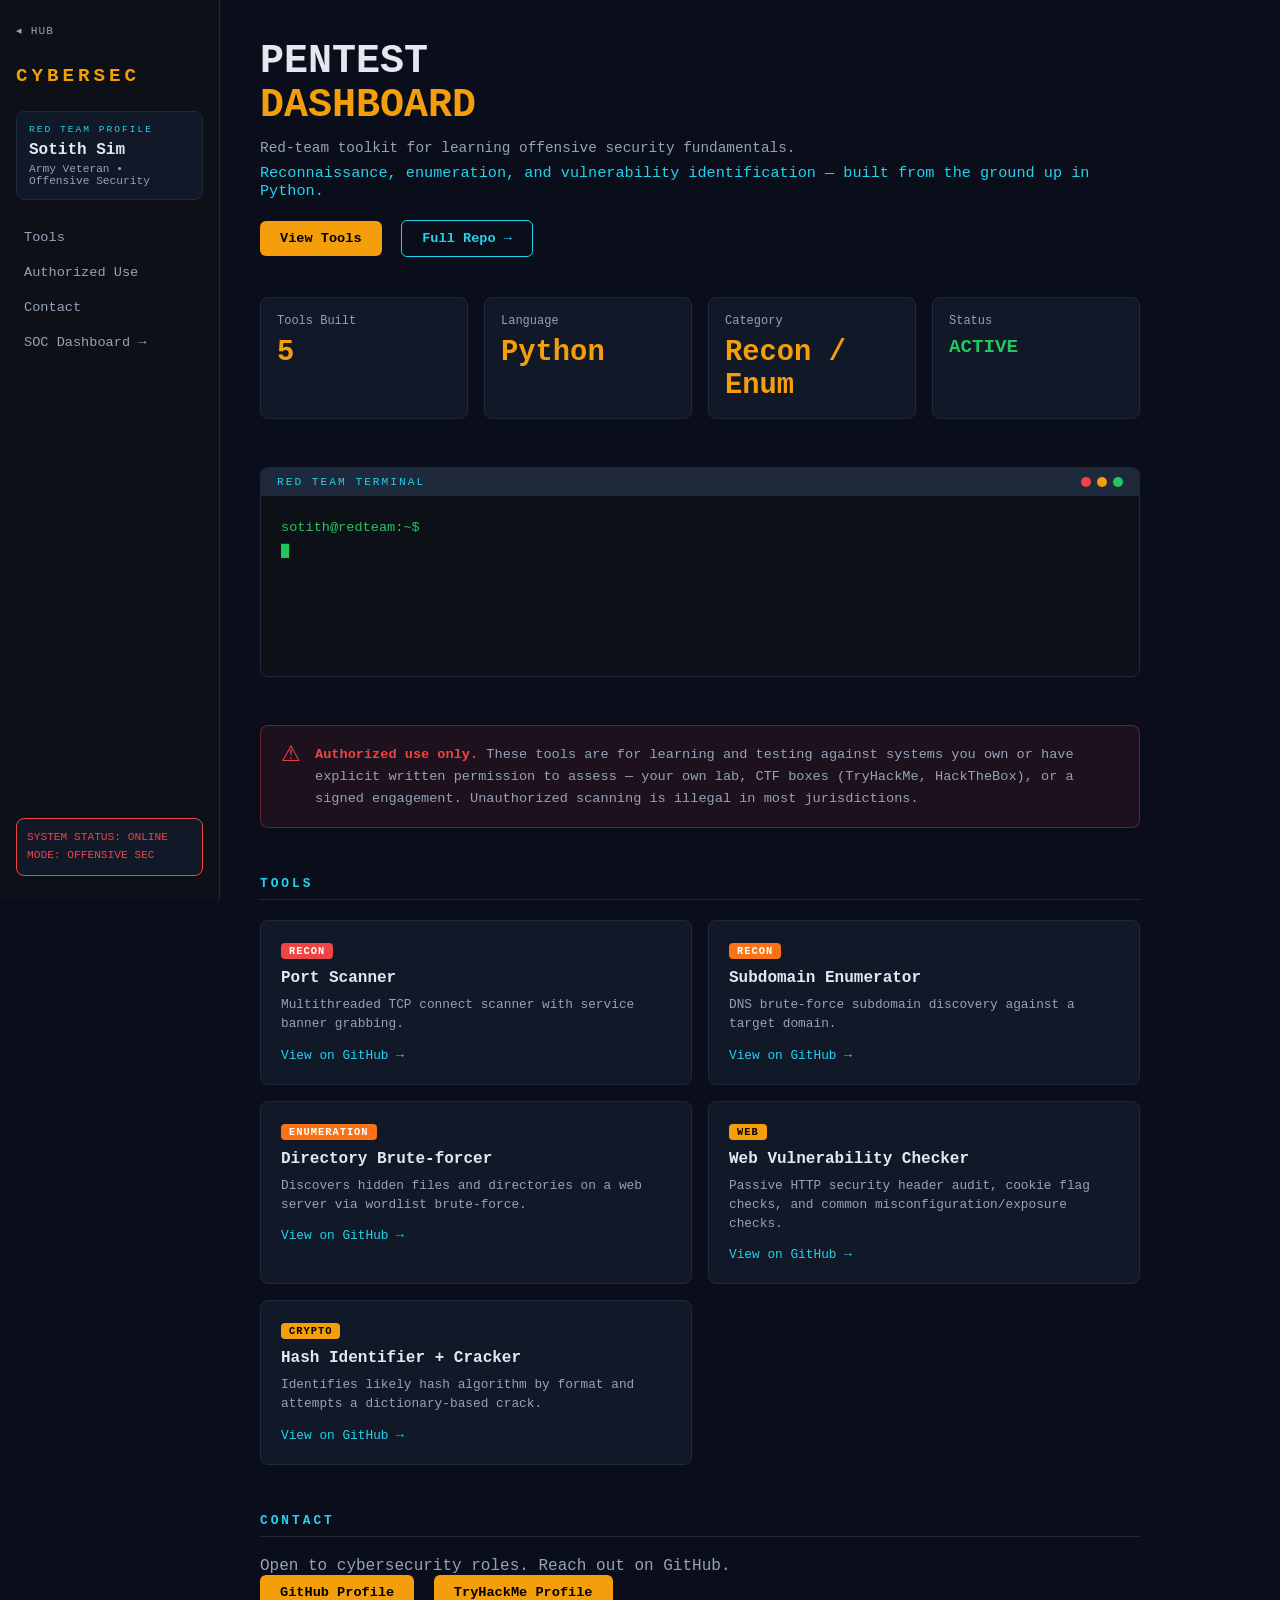
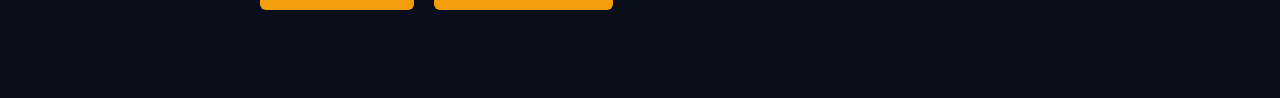
==== pentest-dashboard.html @ bf6fa611 "Add hub landing page to choose between SOC and Pentest dashboards New index.html lets visitors pick " ====
<!DOCTYPE html>
<html lang="en">
<head>
  <meta charset="UTF-8" />
  <meta name="viewport" content="width=device-width, initial-scale=1.0"/>
  <title>Pentest Dashboard | Sotith Sim</title>
  <link rel="stylesheet" href="style.css" />
</head>
<body>

  <aside class="sidebar">
    <a href="index.html" class="hub-link">◂ HUB</a>
    <div class="logo">CYBERSEC</div>
    <div class="profile-card">
      <div class="profile-label">RED TEAM PROFILE</div>
      <div class="profile-name">Sotith Sim</div>
      <div class="profile-tags">Army Veteran • Offensive Security</div>
    </div>
    <nav>
      <a href="#tools">Tools</a>
      <a href="#ethics">Authorized Use</a>
      <a href="#contact">Contact</a>
      <a href="soc-dashboard.html">SOC Dashboard →</a>
    </nav>
    <div class="system-status critical">
      SYSTEM STATUS: ONLINE<br/>
      MODE: OFFENSIVE SEC
    </div>
  </aside>

  <main class="main">

    <header class="hero">
      <h1>PENTEST<br/><span>DASHBOARD</span></h1>
      <p class="tagline">Red-team toolkit for learning offensive security fundamentals.</p>
      <p class="bio">Reconnaissance, enumeration, and vulnerability identification — built from the ground up in Python.</p>
      <a href="#tools" class="btn">View Tools</a>
      <a href="https://github.com/sotithsim4-art/pentest-toolkit" target="_blank" class="btn btn-outline">Full Repo →</a>
    </header>

    <section class="stats">
      <div class="stat-card">
        <div class="stat-label">Tools Built</div>
        <div class="stat-value">5</div>
      </div>
      <div class="stat-card">
        <div class="stat-label">Language</div>
        <div class="stat-value">Python</div>
      </div>
      <div class="stat-card">
        <div class="stat-label">Category</div>
        <div class="stat-value">Recon / Enum</div>
      </div>
      <div class="stat-card">
        <div class="stat-label">Status</div>
        <div class="stat-value green">ACTIVE</div>
      </div>
    </section>

    <section class="terminal-section">
      <div class="terminal-header">
        <span class="terminal-title">RED TEAM TERMINAL</span>
        <span class="terminal-dot red"></span>
        <span class="terminal-dot yellow"></span>
        <span class="terminal-dot green"></span>
      </div>
      <div class="terminal-body">
        <div id="terminal-output"></div>
        <span class="terminal-cursor">█</span>
      </div>
    </section>

    <section id="ethics" class="ethics-banner">
      <div class="ethics-icon">⚠</div>
      <div>
        <strong>Authorized use only.</strong> These tools are for learning and testing against systems you own or
        have explicit written permission to assess — your own lab, CTF boxes (TryHackMe, HackTheBox), or a signed
        engagement. Unauthorized scanning is illegal in most jurisdictions.
      </div>
    </section>

    <section id="tools" class="section">
      <h2 class="section-title">TOOLS</h2>
      <div class="projects-grid">

        <div class="project-card">
          <div class="project-tag critical">RECON</div>
          <h3>Port Scanner</h3>
          <p>Multithreaded TCP connect scanner with service banner grabbing.</p>
          <a href="https://github.com/sotithsim4-art/pentest-toolkit/blob/master/tools/port_scanner.py" target="_blank" class="project-link">View on GitHub →</a>
        </div>

        <div class="project-card">
          <div class="project-tag high">RECON</div>
          <h3>Subdomain Enumerator</h3>
          <p>DNS brute-force subdomain discovery against a target domain.</p>
          <a href="https://github.com/sotithsim4-art/pentest-toolkit/blob/master/tools/subdomain_enum.py" target="_blank" class="project-link">View on GitHub →</a>
        </div>

        <div class="project-card">
          <div class="project-tag high">ENUMERATION</div>
          <h3>Directory Brute-forcer</h3>
          <p>Discovers hidden files and directories on a web server via wordlist brute-force.</p>
          <a href="https://github.com/sotithsim4-art/pentest-toolkit/blob/master/tools/dir_bruteforce.py" target="_blank" class="project-link">View on GitHub →</a>
        </div>

        <div class="project-card">
          <div class="project-tag medium">WEB</div>
          <h3>Web Vulnerability Checker</h3>
          <p>Passive HTTP security header audit, cookie flag checks, and common misconfiguration/exposure checks.</p>
          <a href="https://github.com/sotithsim4-art/pentest-toolkit/blob/master/tools/web_vuln_checker.py" target="_blank" class="project-link">View on GitHub →</a>
        </div>

        <div class="project-card">
          <div class="project-tag medium">CRYPTO</div>
          <h3>Hash Identifier + Cracker</h3>
          <p>Identifies likely hash algorithm by format and attempts a dictionary-based crack.</p>
          <a href="https://github.com/sotithsim4-art/pentest-toolkit/blob/master/tools/hash_id_crack.py" target="_blank" class="project-link">View on GitHub →</a>
        </div>

      </div>
    </section>

    <section id="contact" class="section">
      <h2 class="section-title">CONTACT</h2>
      <p style="color: var(--text-dim);">Open to cybersecurity roles. Reach out on GitHub.</p>
      <a href="https://github.com/sotithsim4-art" target="_blank" class="btn">GitHub Profile</a>
      <a href="https://tryhackme.com/p/sotithsim4" target="_blank" class="btn">TryHackMe Profile</a>
    </section>

  </main>

  <script>
    const lines = [
      "sotith@redteam:~$ whoami",
      "sotith-sim -- Offensive Security | Army Veteran",
      "sotith@redteam:~$ ls tools/",
      "port_scanner.py  subdomain_enum.py  dir_bruteforce.py  web_vuln_checker.py  hash_id_crack.py",
      "sotith@redteam:~$ python3 port_scanner.py -t scanme.nmap.org -p 1-1024",
      "Scanning scanme.nmap.org...",
      "22/tcp   open   ssh",
      "80/tcp   open   http",
      "sotith@redteam:~$ status",
      "Authorized targets only. Ready to engage.",
    ];

    const output = document.getElementById("terminal-output");
    let lineIndex = 0;
    let charIndex = 0;
    let completedHTML = "";

    function type() {
      if (lineIndex >= lines.length) return;
      const line = lines[lineIndex];
      if (charIndex < line.length) {
        charIndex++;
        output.innerHTML = completedHTML + line.substring(0, charIndex);
        setTimeout(type, 35);
      } else {
        completedHTML += line + "<br/>";
        output.innerHTML = completedHTML;
        charIndex = 0;
        lineIndex++;
        setTimeout(type, 500);
      }
    }

    setTimeout(type, 800);
  </script>

</body>
</html>
---- style.css ----
html {
  scroll-behavior: smooth;
}

:root {
  --bg: #0a0e1a;
  --sidebar-bg: #0d1117;
  --card-bg: #111827;
  --accent: #f59e0b;
  --accent2: #22d3ee;
  --green: #22c55e;
  --red: #ef4444;
  --orange: #f97316;
  --text: #e2e8f0;
  --text-dim: #94a3b8;
  --border: #1e293b;
}

* {
  margin: 0;
  padding: 0;
  box-sizing: border-box;
}

body {
  background: var(--bg);
  color: var(--text);
  font-family: 'Courier New', monospace;
  display: flex;
  min-height: 100vh;
}

/* SIDEBAR */
.sidebar {
  width: 220px;
  min-height: 100vh;
  background: var(--sidebar-bg);
  border-right: 1px solid var(--border);
  padding: 24px 16px;
  display: flex;
  flex-direction: column;
  gap: 24px;
  position: fixed;
  top: 0;
  left: 0;
}

.logo {
  color: var(--accent);
  font-size: 1.2rem;
  font-weight: bold;
  letter-spacing: 4px;
}

.profile-card {
  background: var(--card-bg);
  border: 1px solid var(--border);
  border-radius: 8px;
  padding: 12px;
}

.profile-label {
  color: var(--accent2);
  font-size: 0.6rem;
  letter-spacing: 2px;
  margin-bottom: 6px;
}

.profile-name {
  font-size: 1rem;
  font-weight: bold;
  margin-bottom: 4px;
}

.profile-tags {
  color: var(--text-dim);
  font-size: 0.7rem;
}

nav {
  display: flex;
  flex-direction: column;
  gap: 8px;
}

nav a {
  color: var(--text-dim);
  text-decoration: none;
  font-size: 0.85rem;
  padding: 6px 8px;
  border-radius: 4px;
  transition: all 0.2s;
}

nav a:hover {
  color: var(--accent);
  background: var(--border);
}

.system-status {
  margin-top: auto;
  background: var(--card-bg);
  border: 1px solid var(--green);
  border-radius: 8px;
  padding: 10px;
  color: var(--green);
  font-size: 0.7rem;
  line-height: 1.6;
}

/* MAIN */
.main {
  margin-left: 220px;
  padding: 40px;
  flex: 1;
  max-width: 960px;
}

/* HERO */
.hero {
  margin-bottom: 40px;
}

.hero h1 {
  font-size: 2.5rem;
  font-weight: 900;
  line-height: 1.1;
  margin-bottom: 12px;
}

.hero h1 span {
  color: var(--accent);
}

.tagline {
  color: var(--text-dim);
  margin-bottom: 8px;
  font-size: 0.9rem;
}

.bio {
  color: var(--accent2);
  margin-bottom: 20px;
  font-size: 0.95rem;
}

.btn {
  display: inline-block;
  background: var(--accent);
  color: #000;
  padding: 10px 20px;
  border-radius: 6px;
  text-decoration: none;
  font-weight: bold;
  font-size: 0.85rem;
  margin-right: 10px;
}

.btn:hover {
  opacity: 0.85;
}

/* STATS */
.stats {
  display: grid;
  grid-template-columns: repeat(4, 1fr);
  gap: 16px;
  margin-bottom: 48px;
}

.stat-card {
  background: var(--card-bg);
  border: 1px solid var(--border);
  border-radius: 8px;
  padding: 16px;
}

.stat-label {
  color: var(--text-dim);
  font-size: 0.75rem;
  margin-bottom: 8px;
}

.stat-value {
  font-size: 1.8rem;
  font-weight: bold;
  color: var(--accent);
}

.stat-value.green {
  color: var(--green);
  font-size: 1.2rem;
}

/* SECTIONS */
.section {
  margin-bottom: 48px;
}

.section-title {
  color: var(--accent2);
  font-size: 0.8rem;
  letter-spacing: 3px;
  margin-bottom: 20px;
  border-bottom: 1px solid var(--border);
  padding-bottom: 8px;
}

/* TERMINAL */
.terminal-section {
  background: #0d1117;
  border: 1px solid var(--border);
  border-radius: 8px;
  margin-bottom: 48px;
  overflow: hidden;
}

.terminal-header {
  background: #1e293b;
  padding: 8px 16px;
  display: flex;
  align-items: center;
  gap: 6px;
}

.terminal-title {
  color: var(--accent2);
  font-size: 0.7rem;
  letter-spacing: 2px;
  flex: 1;
}

.terminal-dot {
  width: 10px;
  height: 10px;
  border-radius: 50%;
}

.terminal-dot.red { background: #ef4444; }
.terminal-dot.yellow { background: #f59e0b; }
.terminal-dot.green { background: #22c55e; }

.terminal-body {
  padding: 20px;
  font-family: 'Courier New', monospace;
  font-size: 0.85rem;
  color: #22c55e;
  min-height: 180px;
  line-height: 1.8;
}

.terminal-cursor {
  animation: blink 1s step-end infinite;
  color: #22c55e;
}

@keyframes blink {
  50% { opacity: 0; }
}

/* HERO IMAGE */
.hero-image-section {
  margin-bottom: 48px;
}

.hero-image-wrapper {
  position: relative;
  border-radius: 12px;
  overflow: hidden;
  border: 1px solid var(--border);
}

.hero-img {
  width: 100%;
  max-height: 400px;
  object-fit: cover;
  display: block;
}

.hero-image-overlay {
  position: absolute;
  top: 12px;
  left: 12px;
}

.live-badge {
  background: rgba(0,0,0,0.7);
  color: var(--green);
  font-size: 0.7rem;
  padding: 4px 10px;
  border-radius: 4px;
  letter-spacing: 1px;
  border: 1px solid var(--green);
}

/* PROJECTS */
.projects-grid {
  display: grid;
  grid-template-columns: repeat(2, 1fr);
  gap: 16px;
}

.project-card {
  background: var(--card-bg);
  border: 1px solid var(--border);
  border-radius: 8px;
  padding: 20px;
  transition: border-color 0.2s;
}

.project-card:hover {
  border-color: var(--accent);
}

.project-tag {
  display: inline-block;
  font-size: 0.65rem;
  font-weight: bold;
  padding: 2px 8px;
  border-radius: 4px;
  margin-bottom: 10px;
  letter-spacing: 1px;
}

.project-tag.critical { background: var(--red); color: #fff; }
.project-tag.high { background: var(--orange); color: #fff; }
.project-tag.medium { background: var(--accent); color: #000; }
.project-tag.low { background: var(--accent2); color: #000; }

.project-card h3 {
  font-size: 1rem;
  margin-bottom: 8px;
}

.project-card p {
  color: var(--text-dim);
  font-size: 0.8rem;
  line-height: 1.5;
  margin-bottom: 12px;
}

.project-link {
  color: var(--accent2);
  font-size: 0.8rem;
  text-decoration: none;
}

.project-link:hover {
  text-decoration: underline;
}

/* CERTIFICATIONS */
.certs-grid {
  display: grid;
  grid-template-columns: repeat(2, 1fr);
  gap: 16px;
}

.thm-profile {
  background: var(--card-bg);
  border: 1px solid var(--border);
  border-radius: 10px;
  padding: 24px;
}

.thm-header {
  display: flex;
  justify-content: space-between;
  align-items: center;
  margin-bottom: 24px;
}

.thm-user {
  display: flex;
  align-items: center;
  gap: 16px;
}

.thm-avatar {
  font-size: 2rem;
  background: #1a1f2e;
  border: 2px solid var(--accent);
  border-radius: 50%;
  width: 56px;
  height: 56px;
  display: flex;
  align-items: center;
  justify-content: center;
}

.thm-username {
  font-size: 1.1rem;
  font-weight: 700;
  color: var(--accent);
  font-family: 'Courier New', monospace;
}

.thm-sub {
  font-size: 0.75rem;
  color: var(--text-dim);
  margin-top: 2px;
}

.thm-stats {
  display: grid;
  grid-template-columns: repeat(3, 1fr);
  gap: 12px;
  margin-bottom: 24px;
}

.thm-stat {
  background: #0a0e1a;
  border: 1px solid var(--border);
  border-radius: 8px;
  padding: 16px;
  text-align: center;
}

.thm-stat-val {
  font-size: 1.8rem;
  font-weight: 700;
  color: var(--accent2);
  font-family: 'Courier New', monospace;
}

.thm-stat-label {
  font-size: 0.7rem;
  color: var(--text-dim);
  text-transform: uppercase;
  margin-top: 4px;
}

.thm-rooms {
  margin-top: 16px;
}

.thm-room-title {
  font-size: 0.7rem;
  color: var(--text-dim);
  text-transform: uppercase;
  letter-spacing: 1px;
  margin-bottom: 8px;
}

.thm-room {
  padding: 10px 14px;
  border-radius: 6px;
  font-size: 0.85rem;
  font-family: 'Courier New', monospace;
  margin-bottom: 6px;
}

.thm-room.done {
  background: rgba(34, 197, 94, 0.1);
  border: 1px solid rgba(34, 197, 94, 0.3);
  color: var(--green);
}

.thm-room.active {
  background: rgba(245, 158, 11, 0.1);
  border: 1px solid rgba(245, 158, 11, 0.3);
  color: var(--accent);
}

.cert-card {
  background: var(--card-bg);
  border: 1px solid var(--border);
  border-left: 3px solid var(--accent);
  border-radius: 8px;
  padding: 20px;
}

.cert-issuer {
  color: var(--accent2);
  font-size: 0.7rem;
  letter-spacing: 2px;
  margin-bottom: 6px;
}

.cert-name {
  font-size: 1rem;
  font-weight: bold;
  margin-bottom: 8px;
}

.cert-status {
  color: var(--green);
  font-size: 0.8rem;
}

/* ABOUT */
.about-card {
  background: var(--card-bg);
  border: 1px solid var(--border);
  border-radius: 8px;
  padding: 28px;
}

.about-clearance {
  color: var(--accent);
  font-size: 0.8rem;
  font-weight: bold;
  letter-spacing: 1px;
  margin-bottom: 16px;
}

.about-bio {
  color: var(--text-dim);
  font-size: 0.88rem;
  line-height: 1.8;
  margin-bottom: 14px;
}

.about-tags {
  display: flex;
  flex-wrap: wrap;
  gap: 8px;
  margin-top: 20px;
}

.about-tag {
  background: var(--border);
  color: var(--accent2);
  font-size: 0.72rem;
  padding: 4px 12px;
  border-radius: 20px;
  border: 1px solid var(--accent2);
}

/* SKILLS */
.skills-grid {
  background: var(--card-bg);
  border: 1px solid var(--border);
  border-radius: 8px;
  overflow: hidden;
}

.skill-row {
  display: flex;
  justify-content: space-between;
  padding: 14px 20px;
  border-bottom: 1px solid var(--border);
  font-size: 0.85rem;
}

.skill-row:last-child {
  border-bottom: none;
}

.skill-val {
  color: var(--accent2);
  text-align: right;
}

/* CROSS-DASHBOARD NAV */
.hub-link {
  display: inline-block;
  color: var(--text-dim);
  text-decoration: none;
  font-size: 0.7rem;
  letter-spacing: 1px;
  margin-bottom: 4px;
}

.hub-link:hover {
  color: var(--accent);
}

.system-status.critical {
  border-color: var(--red);
  color: var(--red);
}

.btn-outline {
  background: transparent;
  color: var(--accent2);
  border: 1px solid var(--accent2);
}

/* ETHICS BANNER */
.ethics-banner {
  display: flex;
  align-items: flex-start;
  gap: 14px;
  background: rgba(239, 68, 68, 0.08);
  border: 1px solid rgba(239, 68, 68, 0.35);
  border-radius: 8px;
  padding: 18px 20px;
  margin-bottom: 48px;
  color: var(--text-dim);
  font-size: 0.85rem;
  line-height: 1.6;
}

.ethics-icon {
  color: var(--red);
  font-size: 1.4rem;
  line-height: 1;
}

.ethics-banner strong {
  color: var(--red);
}

/* HUB LANDING PAGE */
.hub-body {
  display: flex;
  align-items: center;
  justify-content: center;
  min-height: 100vh;
  padding: 40px 20px;
}

.hub-main {
  width: 100%;
  max-width: 880px;
}

.hub-header {
  text-align: center;
  margin-bottom: 32px;
}

.hub-header .logo {
  color: var(--accent);
  font-size: 1rem;
  letter-spacing: 4px;
  margin-bottom: 16px;
}

.hub-title {
  font-size: 2.2rem;
  font-weight: 900;
  letter-spacing: 2px;
  margin-bottom: 10px;
}

.hub-tagline {
  color: var(--text-dim);
  font-size: 0.9rem;
}

.hub-terminal {
  background: #0d1117;
  border: 1px solid var(--border);
  border-radius: 8px;
  margin-bottom: 32px;
  overflow: hidden;
}

.hub-grid {
  display: grid;
  grid-template-columns: repeat(2, 1fr);
  gap: 20px;
  margin-bottom: 32px;
}

.hub-card {
  display: block;
  background: var(--card-bg);
  border: 1px solid var(--border);
  border-radius: 10px;
  padding: 28px;
  text-decoration: none;
  color: var(--text);
  transition: border-color 0.2s, transform 0.2s;
}

.hub-card:hover {
  border-color: var(--accent);
  transform: translateY(-2px);
}

.hub-card-icon {
  font-size: 2rem;
  margin-bottom: 10px;
}

.hub-card h2 {
  font-size: 1.3rem;
  margin: 10px 0 10px;
}

.hub-card p {
  color: var(--text-dim);
  font-size: 0.85rem;
  line-height: 1.6;
  margin-bottom: 16px;
}

.hub-card-stats {
  display: flex;
  gap: 16px;
  font-size: 0.75rem;
  color: var(--accent2);
  margin-bottom: 18px;
}

.hub-card-cta {
  color: var(--accent);
  font-size: 0.85rem;
  font-weight: bold;
}

.hub-footer {
  display: flex;
  justify-content: center;
  gap: 20px;
}

.hub-footer a {
  color: var(--text-dim);
  font-size: 0.8rem;
  text-decoration: none;
}

.hub-footer a:hover {
  color: var(--accent2);
}

@media (max-width: 700px) {
  .hub-grid {
    grid-template-columns: 1fr;
  }
}
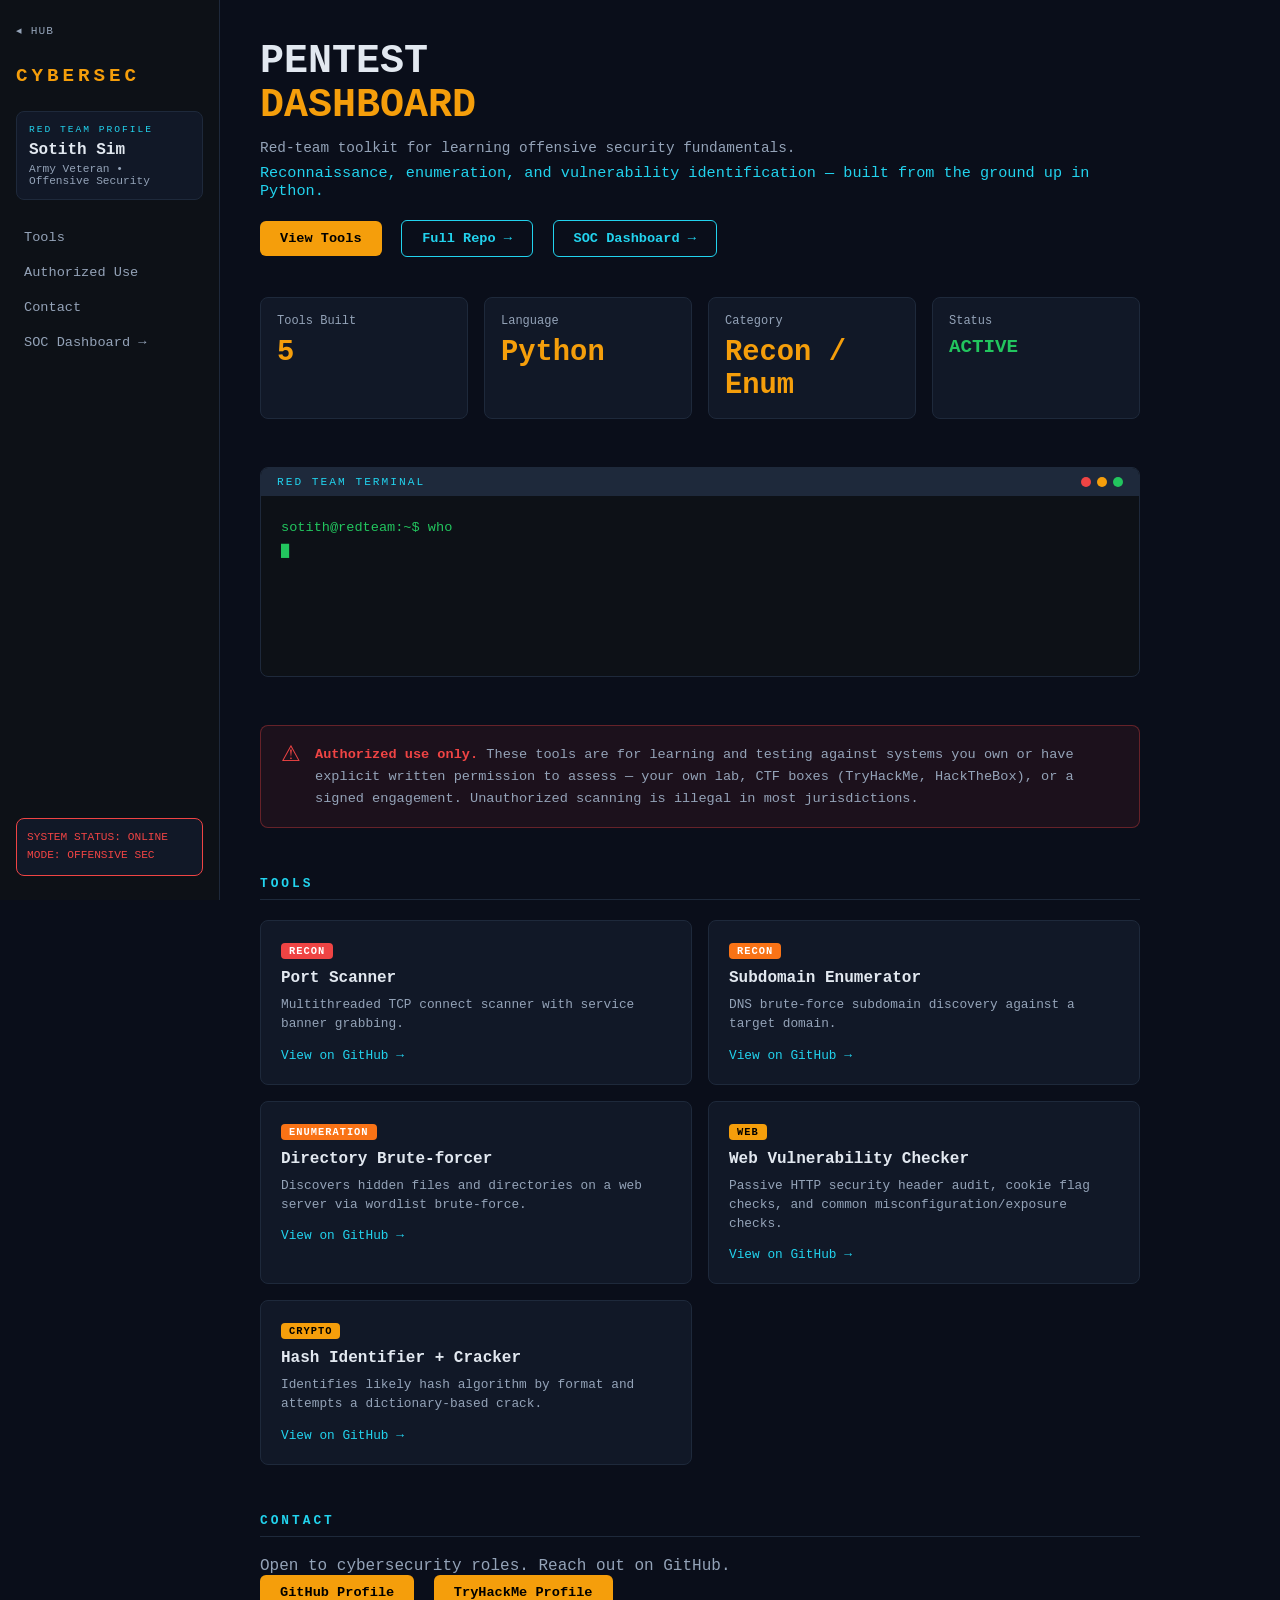
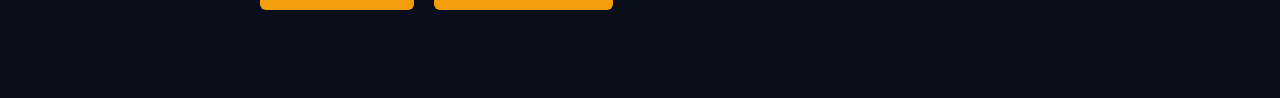
==== commit cd9804e5: "Add hero buttons to cross-link SOC and Pentest dashboards Sidebar nav had text links between the two" ====
--- a/pentest-dashboard.html
+++ b/pentest-dashboard.html
@@ -36,6 +36,7 @@
       <p class="bio">Reconnaissance, enumeration, and vulnerability identification — built from the ground up in Python.</p>
       <a href="#tools" class="btn">View Tools</a>
       <a href="https://github.com/sotithsim4-art/pentest-toolkit" target="_blank" class="btn btn-outline">Full Repo →</a>
+      <a href="soc-dashboard.html" class="btn btn-outline">SOC Dashboard →</a>
     </header>
 
     <section class="stats">
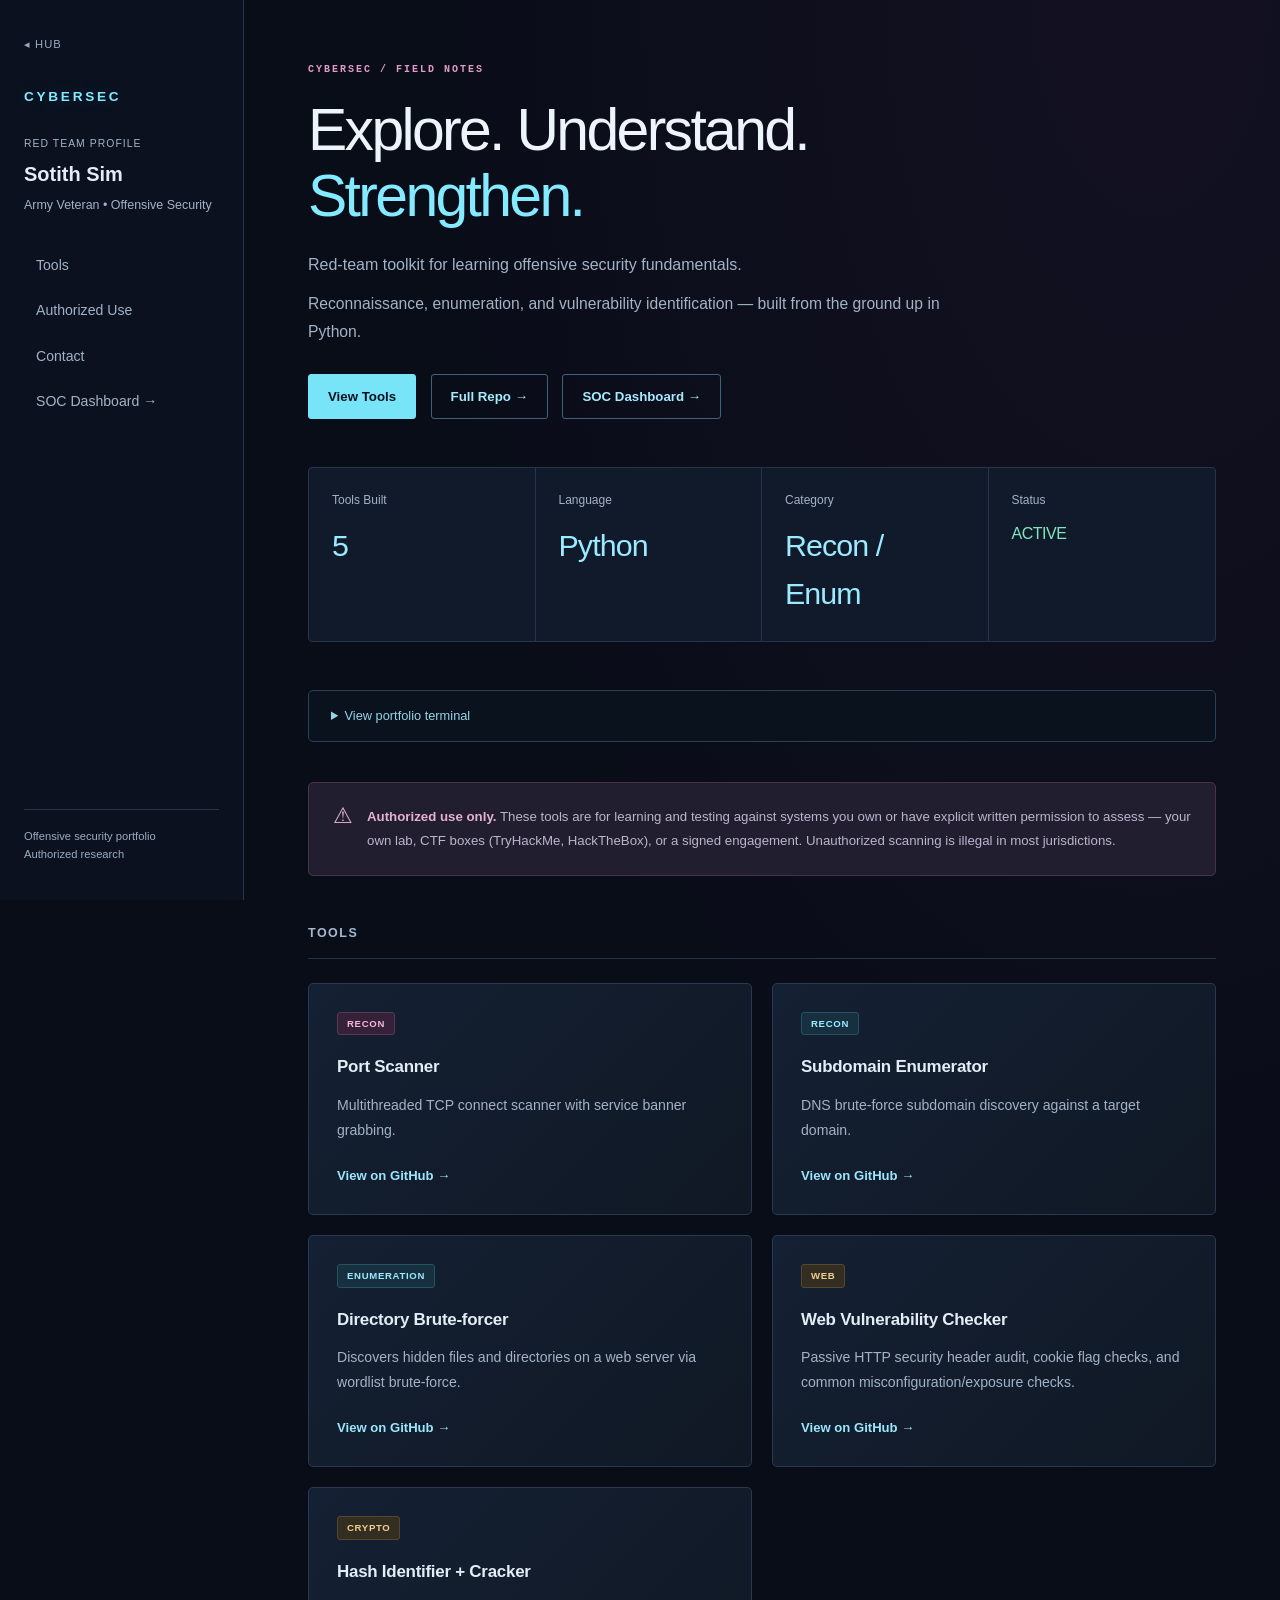
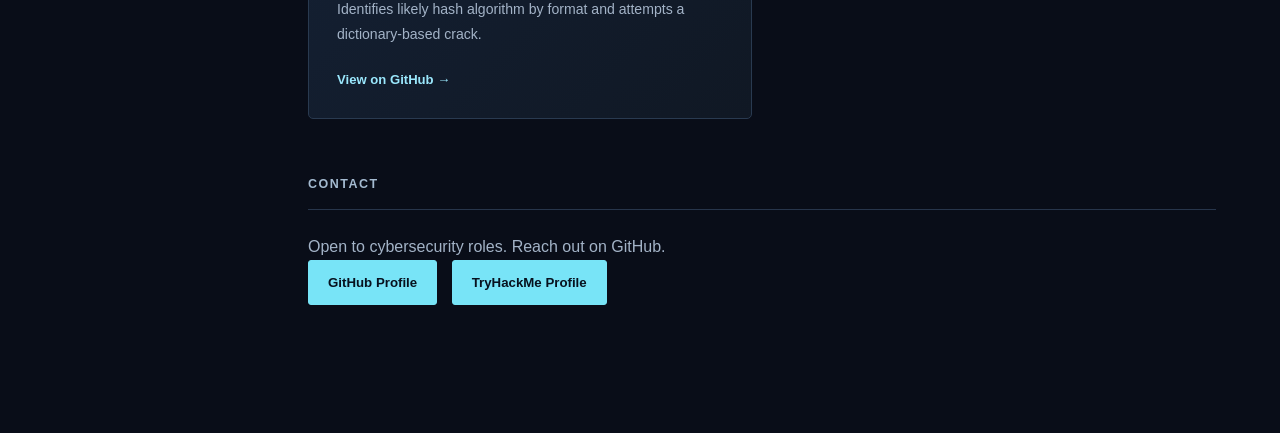
==== commit dfe0ea88: "Add Matrix entrance and polished cyberpunk portfolio dashboards" ====
--- a/pentest-dashboard.html
+++ b/pentest-dashboard.html
@@ -5,8 +5,10 @@
   <meta name="viewport" content="width=device-width, initial-scale=1.0"/>
   <title>Pentest Dashboard | Sotith Sim</title>
   <link rel="stylesheet" href="style.css" />
+  <link rel="stylesheet" href="zen.css" />
+  <link rel="stylesheet" href="cyberpunk.css" />
 </head>
-<body>
+<body class="zen">
 
   <aside class="sidebar">
     <a href="index.html" class="hub-link">◂ HUB</a>
@@ -23,19 +25,18 @@
       <a href="soc-dashboard.html">SOC Dashboard →</a>
     </nav>
     <div class="system-status critical">
-      SYSTEM STATUS: ONLINE<br/>
-      MODE: OFFENSIVE SEC
+      Offensive security portfolio<br/>Authorized research
     </div>
   </aside>
 
   <main class="main">
 
     <header class="hero">
-      <h1>PENTEST<br/><span>DASHBOARD</span></h1>
+      <h1>Explore. Understand.<br/><span>Strengthen.</span></h1>
       <p class="tagline">Red-team toolkit for learning offensive security fundamentals.</p>
       <p class="bio">Reconnaissance, enumeration, and vulnerability identification — built from the ground up in Python.</p>
       <a href="#tools" class="btn">View Tools</a>
-      <a href="https://github.com/sotithsim4-art/pentest-toolkit" target="_blank" class="btn btn-outline">Full Repo →</a>
+      <a href="https://github.com/sotithsim4-art/pentest-toolkit" target="_blank" rel="noopener" class="btn btn-outline">Full Repo →</a>
       <a href="soc-dashboard.html" class="btn btn-outline">SOC Dashboard →</a>
     </header>
 
@@ -58,7 +59,8 @@
       </div>
     </section>
 
-    <section class="terminal-section">
+    <details class="terminal-section terminal-details">
+      <summary>View portfolio terminal</summary>
       <div class="terminal-header">
         <span class="terminal-title">RED TEAM TERMINAL</span>
         <span class="terminal-dot red"></span>
@@ -69,7 +71,7 @@
         <div id="terminal-output"></div>
         <span class="terminal-cursor">█</span>
       </div>
-    </section>
+    </details>
 
     <section id="ethics" class="ethics-banner">
       <div class="ethics-icon">⚠</div>
@@ -88,35 +90,35 @@
           <div class="project-tag critical">RECON</div>
           <h3>Port Scanner</h3>
           <p>Multithreaded TCP connect scanner with service banner grabbing.</p>
-          <a href="https://github.com/sotithsim4-art/pentest-toolkit/blob/master/tools/port_scanner.py" target="_blank" class="project-link">View on GitHub →</a>
+          <a href="https://github.com/sotithsim4-art/pentest-toolkit/blob/master/tools/port_scanner.py" target="_blank" rel="noopener" class="project-link">View on GitHub →</a>
         </div>
 
         <div class="project-card">
           <div class="project-tag high">RECON</div>
           <h3>Subdomain Enumerator</h3>
           <p>DNS brute-force subdomain discovery against a target domain.</p>
-          <a href="https://github.com/sotithsim4-art/pentest-toolkit/blob/master/tools/subdomain_enum.py" target="_blank" class="project-link">View on GitHub →</a>
+          <a href="https://github.com/sotithsim4-art/pentest-toolkit/blob/master/tools/subdomain_enum.py" target="_blank" rel="noopener" class="project-link">View on GitHub →</a>
         </div>
 
         <div class="project-card">
           <div class="project-tag high">ENUMERATION</div>
           <h3>Directory Brute-forcer</h3>
           <p>Discovers hidden files and directories on a web server via wordlist brute-force.</p>
-          <a href="https://github.com/sotithsim4-art/pentest-toolkit/blob/master/tools/dir_bruteforce.py" target="_blank" class="project-link">View on GitHub →</a>
+          <a href="https://github.com/sotithsim4-art/pentest-toolkit/blob/master/tools/dir_bruteforce.py" target="_blank" rel="noopener" class="project-link">View on GitHub →</a>
         </div>
 
         <div class="project-card">
           <div class="project-tag medium">WEB</div>
           <h3>Web Vulnerability Checker</h3>
           <p>Passive HTTP security header audit, cookie flag checks, and common misconfiguration/exposure checks.</p>
-          <a href="https://github.com/sotithsim4-art/pentest-toolkit/blob/master/tools/web_vuln_checker.py" target="_blank" class="project-link">View on GitHub →</a>
+          <a href="https://github.com/sotithsim4-art/pentest-toolkit/blob/master/tools/web_vuln_checker.py" target="_blank" rel="noopener" class="project-link">View on GitHub →</a>
         </div>
 
         <div class="project-card">
           <div class="project-tag medium">CRYPTO</div>
           <h3>Hash Identifier + Cracker</h3>
           <p>Identifies likely hash algorithm by format and attempts a dictionary-based crack.</p>
-          <a href="https://github.com/sotithsim4-art/pentest-toolkit/blob/master/tools/hash_id_crack.py" target="_blank" class="project-link">View on GitHub →</a>
+          <a href="https://github.com/sotithsim4-art/pentest-toolkit/blob/master/tools/hash_id_crack.py" target="_blank" rel="noopener" class="project-link">View on GitHub →</a>
         </div>
 
       </div>
@@ -125,8 +127,8 @@
     <section id="contact" class="section">
       <h2 class="section-title">CONTACT</h2>
       <p style="color: var(--text-dim);">Open to cybersecurity roles. Reach out on GitHub.</p>
-      <a href="https://github.com/sotithsim4-art" target="_blank" class="btn">GitHub Profile</a>
-      <a href="https://tryhackme.com/p/sotithsim4" target="_blank" class="btn">TryHackMe Profile</a>
+      <a href="https://github.com/sotithsim4-art" target="_blank" rel="noopener" class="btn">GitHub Profile</a>
+      <a href="https://tryhackme.com/p/sotithsim4" target="_blank" rel="noopener" class="btn">TryHackMe Profile</a>
     </section>
 
   </main>
--- a/style.css
+++ b/style.css
@@ -254,6 +254,41 @@
   color: #22c55e;
 }
 
+.hub-prompt {
+  display: flex;
+  align-items: center;
+  gap: 8px;
+  margin-top: 8px;
+}
+
+.hub-prompt[hidden] {
+  display: none;
+}
+
+.hub-prompt label {
+  color: var(--accent);
+  white-space: nowrap;
+}
+
+.hub-prompt input {
+  flex: 1;
+  min-width: 0;
+  background: transparent;
+  border: 0;
+  outline: none;
+  color: var(--green);
+  font: inherit;
+  caret-color: var(--green);
+}
+
+.terminal-line-cmd {
+  color: var(--accent);
+}
+
+.terminal-line-out {
+  color: var(--green);
+}
+
 @keyframes blink {
   50% { opacity: 0; }
 }
@@ -614,6 +649,7 @@
 .hub-main {
   width: 100%;
   max-width: 880px;
+  min-width: 0;
 }
 
 .hub-header {
@@ -638,6 +674,7 @@
 .hub-tagline {
   color: var(--text-dim);
   font-size: 0.9rem;
+  line-height: 1.5;
 }
 
 .hub-terminal {
@@ -650,7 +687,7 @@
 
 .hub-grid {
   display: grid;
-  grid-template-columns: repeat(2, 1fr);
+  grid-template-columns: repeat(auto-fit, minmax(280px, 1fr));
   gap: 20px;
   margin-bottom: 32px;
 }
@@ -702,6 +739,10 @@
   font-weight: bold;
 }
 
+.iam-section {
+  margin-bottom: 32px;
+}
+
 .hub-footer {
   display: flex;
   justify-content: center;
@@ -722,4 +763,17 @@
   .hub-grid {
     grid-template-columns: 1fr;
   }
-}
+
+  .hub-title {
+    font-size: 1.7rem;
+    letter-spacing: 1px;
+  }
+
+  .hub-tagline {
+    font-size: 0.78rem;
+  }
+}
+
+.reg-lock { display: flex; align-items: center; gap: 12px; margin: 12px 0; }
+.reg-msg { color: #ff5c5c; font-size: 0.85rem; }
+.reg-lock input { border-bottom: 1px solid var(--accent); padding: 4px 2px; max-width: 280px; }
--- a/zen.css
+++ b/zen.css
@@ -0,0 +1,26 @@
+/* Quiet, editorial styling shared by the hub and both dashboards. */
+body.zen{--bg:#f5f5f0;--sidebar-bg:#eeefe9;--card-bg:#fff;--accent:#315c4b;--accent2:#3d6557;--green:#35704e;--red:#885747;--orange:#6b6250;--text:#202d27;--text-dim:#5d6962;--border:#dde2d9;background:var(--bg);font-family:'Segoe UI',Arial,sans-serif;line-height:1.6;-webkit-font-smoothing:antialiased}
+.zen a:focus-visible,.zen input:focus-visible,.zen summary:focus-visible{outline:2px solid #315c4b;outline-offset:5px}
+.zen .sidebar{width:244px;padding:36px 24px;gap:28px;overflow-y:auto;height:100vh}
+.zen .logo{font-size:.85rem;letter-spacing:.2em;color:var(--accent)}
+.zen .profile-card{background:transparent;border:0;padding:0}.zen .profile-label{font-size:.65rem;letter-spacing:.1em;color:var(--text-dim)}.zen .profile-name{font-size:1.25rem;font-weight:600}.zen .profile-tags{font-size:.78rem;line-height:1.8}
+.zen nav{gap:5px}.zen nav a{font-size:.88rem;padding:9px 12px}.zen nav a:hover{background:#e0e6dd;color:#244936}
+.zen .system-status,.zen .system-status.critical{background:transparent;border:0;border-top:1px solid var(--border);border-radius:0;padding:18px 0 0;color:var(--text-dim);font-size:.7rem}
+.zen .main{margin-left:244px;max-width:1320px;width:calc(100% - 244px);padding:64px clamp(24px,5vw,80px)}
+.zen .hero{margin-bottom:40px;max-width:760px}.zen .hero h1{font-size:clamp(2.4rem,4.6vw,4rem);font-weight:500;letter-spacing:-.045em;line-height:1.12;margin-bottom:22px}.zen .hero h1 span{color:var(--accent);font-weight:400}
+.zen .tagline{font-size:1rem;line-height:1.8;margin-bottom:10px}.zen .bio{font-size:.98rem;color:var(--text-dim);line-height:1.8;max-width:650px;margin-bottom:28px}
+.zen .btn{font-size:.83rem;font-weight:600;border:1px solid var(--accent);border-radius:7px;padding:11px 19px;color:#fff;margin-bottom:8px}.zen .btn-outline{background:transparent;color:var(--accent);border-color:#c5d0c7}.zen .btn:hover{opacity:1;background:#254b3b;color:#fff}
+.zen .stats{gap:0;border:1px solid var(--border);background:#fff;border-radius:12px;margin-bottom:48px;overflow:hidden}.zen .stat-card{border:0;border-right:1px solid var(--border);border-radius:0;padding:23px;min-width:0}.zen .stat-card:last-child{border-right:0}.zen .stat-label{font-size:.75rem;margin-bottom:10px}.zen .stat-value{font-size:clamp(1.1rem,2.4vw,1.9rem);font-weight:500;letter-spacing:-.03em;overflow-wrap:anywhere}.zen .stat-value.green{font-size:1rem}
+.zen .section{margin-bottom:56px;scroll-margin-top:24px}.zen .section-title{font-size:.78rem;font-weight:600;letter-spacing:.12em;padding-bottom:14px;margin-bottom:24px;color:var(--text-dim)}
+.zen .projects-grid,.zen .certs-grid{gap:20px}.zen .project-card{padding:28px;border-radius:12px;display:flex;flex-direction:column;transition:border-color .2s,box-shadow .2s}.zen .project-card:hover{border-color:#a4b7a6;box-shadow:0 5px 20px #283f2c08}.zen .project-card h3{font-size:1.06rem;font-weight:600;margin-bottom:12px;letter-spacing:-.015em}.zen .project-card p{font-size:.88rem;line-height:1.8;margin-bottom:22px}.zen .project-link{font-size:.82rem;font-weight:600;margin-top:auto}
+.zen .project-tag,.zen .project-tag.critical,.zen .project-tag.high,.zen .project-tag.medium,.zen .project-tag.low{align-self:flex-start;background:#edf1eb;color:#47614c;border:1px solid #e0e7dc;font-size:.6rem;padding:3px 9px;border-radius:20px;letter-spacing:.07em;margin-bottom:18px}
+.zen .terminal-section,.zen .hub-terminal{background:#f0f2ec;border-color:var(--border);border-radius:10px;margin-bottom:40px}.zen .terminal-header{background:#e8ece4;padding:12px 20px}.zen .terminal-title{font-size:.63rem;letter-spacing:.1em;color:#50614f}.zen .terminal-dot{width:6px;height:6px;opacity:.5}.zen .terminal-body{color:#375a43;font-size:.75rem;min-height:0;padding:20px 24px;overflow-wrap:anywhere}.zen .terminal-cursor{color:var(--accent)}
+.zen .terminal-details summary{padding:15px 22px;cursor:pointer;font-size:.8rem;font-weight:500;color:#50614f}.zen .terminal-details[open] summary{border-bottom:1px solid var(--border)}
+.zen .cert-card,.zen .about-card,.zen .thm-profile,.zen .skills-grid{border-radius:12px}.zen .cert-card{border-left:1px solid var(--border);padding:25px}.zen .cert-issuer{letter-spacing:.08em}.zen .cert-name{font-weight:600}.zen .cert-status{font-size:.78rem}.zen .about-card{padding:32px}.zen .about-bio{font-size:.93rem;line-height:1.9}.zen .about-clearance{letter-spacing:0;font-weight:600}.zen .about-tag{border:0;background:#edf1eb;color:#47614c;font-size:.72rem}
+.zen .thm-avatar,.zen .thm-stat{background:#f4f5f0;border-color:var(--border)}.zen .thm-username,.zen .thm-stat-val,.zen .thm-room{font-family:inherit}.zen .thm-room.done,.zen .thm-room.active{background:#f0f3ed;border-color:var(--border);color:#45604b}.zen .skill-row{gap:20px;padding:18px 24px}.zen .skill-val{color:var(--text-dim)}
+.zen .ethics-banner{background:#eeeee6;border-color:#dedfd2;border-radius:10px;font-size:.83rem;line-height:1.8;padding:22px 24px}.zen .ethics-banner strong,.zen .ethics-icon{color:#656349}
+.zen.hub-body{padding:64px 24px}.zen .hub-main{max-width:1000px}.zen .hub-header{text-align:left;margin-bottom:40px}.zen .hub-title{font-size:clamp(2rem,5vw,3.1rem);font-weight:500;letter-spacing:-.04em}.zen .hub-tagline{font-size:.95rem}.zen .hub-card{border-radius:12px;padding:30px;transform:none}.zen .hub-card:hover{transform:none;border-color:#a4b7a6}.zen .hub-card-icon{font-size:1.25rem;filter:grayscale(1);opacity:.65}.zen .hub-card h2{font-size:1.2rem;font-weight:600;letter-spacing:-.02em}.zen .hub-card p{font-size:.88rem;line-height:1.8}.zen .hub-card-cta{font-size:.78rem;font-weight:600}.zen .hub-card-stats{color:var(--text-dim)}.zen .hub-prompt input{color:var(--accent);min-width:0}.zen .hub-prompt label{color:var(--accent)}.zen .hub-footer{justify-content:flex-start;border-top:1px solid var(--border);padding-top:24px}
+@media(min-width:1600px){.zen .main{margin-right:auto;margin-left:max(244px,calc((100vw - 1180px)/2))}}
+@media(max-width:900px){.zen .sidebar{width:200px;padding:28px 18px}.zen .main{margin-left:200px;width:calc(100% - 200px);padding:40px 26px}.zen .stats{grid-template-columns:repeat(2,minmax(0,1fr))}.zen .stat-card:nth-child(2){border-right:0}.zen .stat-card:nth-child(-n+2){border-bottom:1px solid var(--border)}}
+@media(max-width:680px){.zen{display:block}.zen .sidebar{position:relative;width:100%;height:auto;min-height:0;padding:22px 24px;gap:18px;border-right:0;border-bottom:1px solid var(--border)}.zen .sidebar .profile-card,.zen .system-status{display:none}.zen nav{flex-direction:row;flex-wrap:wrap;gap:4px}.zen nav a{font-size:.76rem;padding:6px 8px}.zen .main{margin:0;width:100%;padding:36px 22px}.zen .projects-grid,.zen .certs-grid{grid-template-columns:minmax(0,1fr)}.zen .hub-grid{grid-template-columns:minmax(0,1fr)}.zen .hero h1{font-size:2.7rem}.zen .skill-row{flex-direction:column;gap:4px}.zen .skill-val{text-align:left}.zen .thm-header{flex-wrap:wrap;gap:16px}.zen .thm-stats{gap:6px}.zen .thm-stat{padding:12px 5px}.zen .thm-stat-label{font-size:.6rem}.zen .hub-prompt{flex-wrap:wrap}.zen .hub-prompt input{flex-basis:100%}}
+@media(prefers-reduced-motion:reduce){html{scroll-behavior:auto}.zen *{animation:none!important;transition:none!important}}
--- a/cyberpunk.css
+++ b/cyberpunk.css
@@ -0,0 +1,14 @@
+/* Cyberpunk palette layered over the spacious dashboard layout. */
+body.zen{--bg:#090d18;--sidebar-bg:#0c1220;--card-bg:#101a2a;--accent:#69e6ff;--accent2:#8de8ff;--green:#7fe7bd;--red:#ff88bd;--orange:#e8c777;--text:#e3edf7;--text-dim:#a3b3c7;--border:#27354b;background:radial-gradient(ellipse at 90% 0,#53285a24,transparent 45%),var(--bg);color:var(--text)}
+.zen .sidebar{background:#0c1220f5;border-color:#26374d}.zen .logo{color:#83eaff;text-shadow:0 0 18px #5ee6ff35}.zen nav a:hover{color:#a9f2ff;background:#182c3d}.zen .hub-link{color:#9aabc1}
+.zen .hero h1{color:#edf4fc}.zen .hero h1 span{color:#83eaff}.zen .hero::before{content:'CYBERSEC / FIELD NOTES';display:block;font:600 10px Consolas,monospace;letter-spacing:.2em;color:#e39cc9;margin-bottom:22px}
+.zen .stats{background:#101a2a;border-color:var(--border);border-radius:4px}.zen .stat-card{background:transparent;border-color:var(--border)}.zen .stat-value{color:#9beaff}.zen .stat-value.green{color:#7fe7bd}
+.zen .btn{background:#78e4f7;border-color:#78e4f7;color:#07111e;border-radius:3px}.zen .btn-outline{background:transparent;border-color:#3e6279;color:#a5eaff}.zen .btn:hover{background:#b8f4ff;color:#07111e;border-color:#b8f4ff}
+.zen .project-card,.zen .hub-card,.zen .cert-card,.zen .about-card,.zen .thm-profile,.zen .skills-grid{background:linear-gradient(135deg,#142033,#101824);border-color:#293a50;border-radius:5px;box-shadow:none}.zen .project-card:hover,.zen .hub-card:hover{border-color:#5f9fb5;box-shadow:0 0 22px #5ce1ff09}
+.zen .project-tag,.zen .project-tag.critical,.zen .project-tag.high,.zen .project-tag.medium,.zen .project-tag.low{background:#163040;color:#9ceaff;border-color:#285064;border-radius:3px}.zen .project-tag.critical{background:#352239;color:#f6b3d6;border-color:#5d3654}.zen .project-tag.medium{background:#342e22;color:#edcf8e;border-color:#55482e}
+.zen .terminal-section,.zen .hub-terminal{background:#09121d;border-color:#2b4256;border-radius:5px}.zen .terminal-header{background:#142332}.zen .terminal-title,.zen .terminal-details summary{color:#96d5e7}.zen .terminal-body{color:#a0c8dc}.zen .terminal-details[open] summary{border-color:#2b4256}.zen .terminal-cursor{color:#8eeaff}
+.zen .about-tag{background:#193042;color:#a7d9ed;border-radius:4px}.zen .thm-avatar,.zen .thm-stat{background:#0d1726;border-color:#2b3b50}.zen .thm-room.done,.zen .thm-room.active{background:#132b31;border-color:#284a50;color:#a4dfd1}.zen .thm-room.active{background:#302938;border-color:#51405c;color:#e6b8dc}
+.zen .ethics-banner{background:#211e30;border-color:#49324e;border-radius:5px;color:#bcb5cc}.zen .ethics-banner strong,.zen .ethics-icon{color:#e5b2ce}
+.zen .system-status,.zen .system-status.critical{color:#9cacc0;border-color:#27354b}.zen .hub-prompt input{color:#b0eaff}.zen .hub-prompt label{color:#8de8ff}.zen .hub-card-icon{filter:grayscale(1);opacity:.8}.zen .hub-card-cta{color:#97eaff}
+.zen a:focus-visible,.zen input:focus-visible,.zen summary:focus-visible{outline-color:#f2a3d5}.zen .section-title{color:#a4bad0}.zen .project-link{color:#9ae7fc}
+@media(max-width:900px){.zen .stat-card:nth-child(-n+2){border-color:var(--border)}}
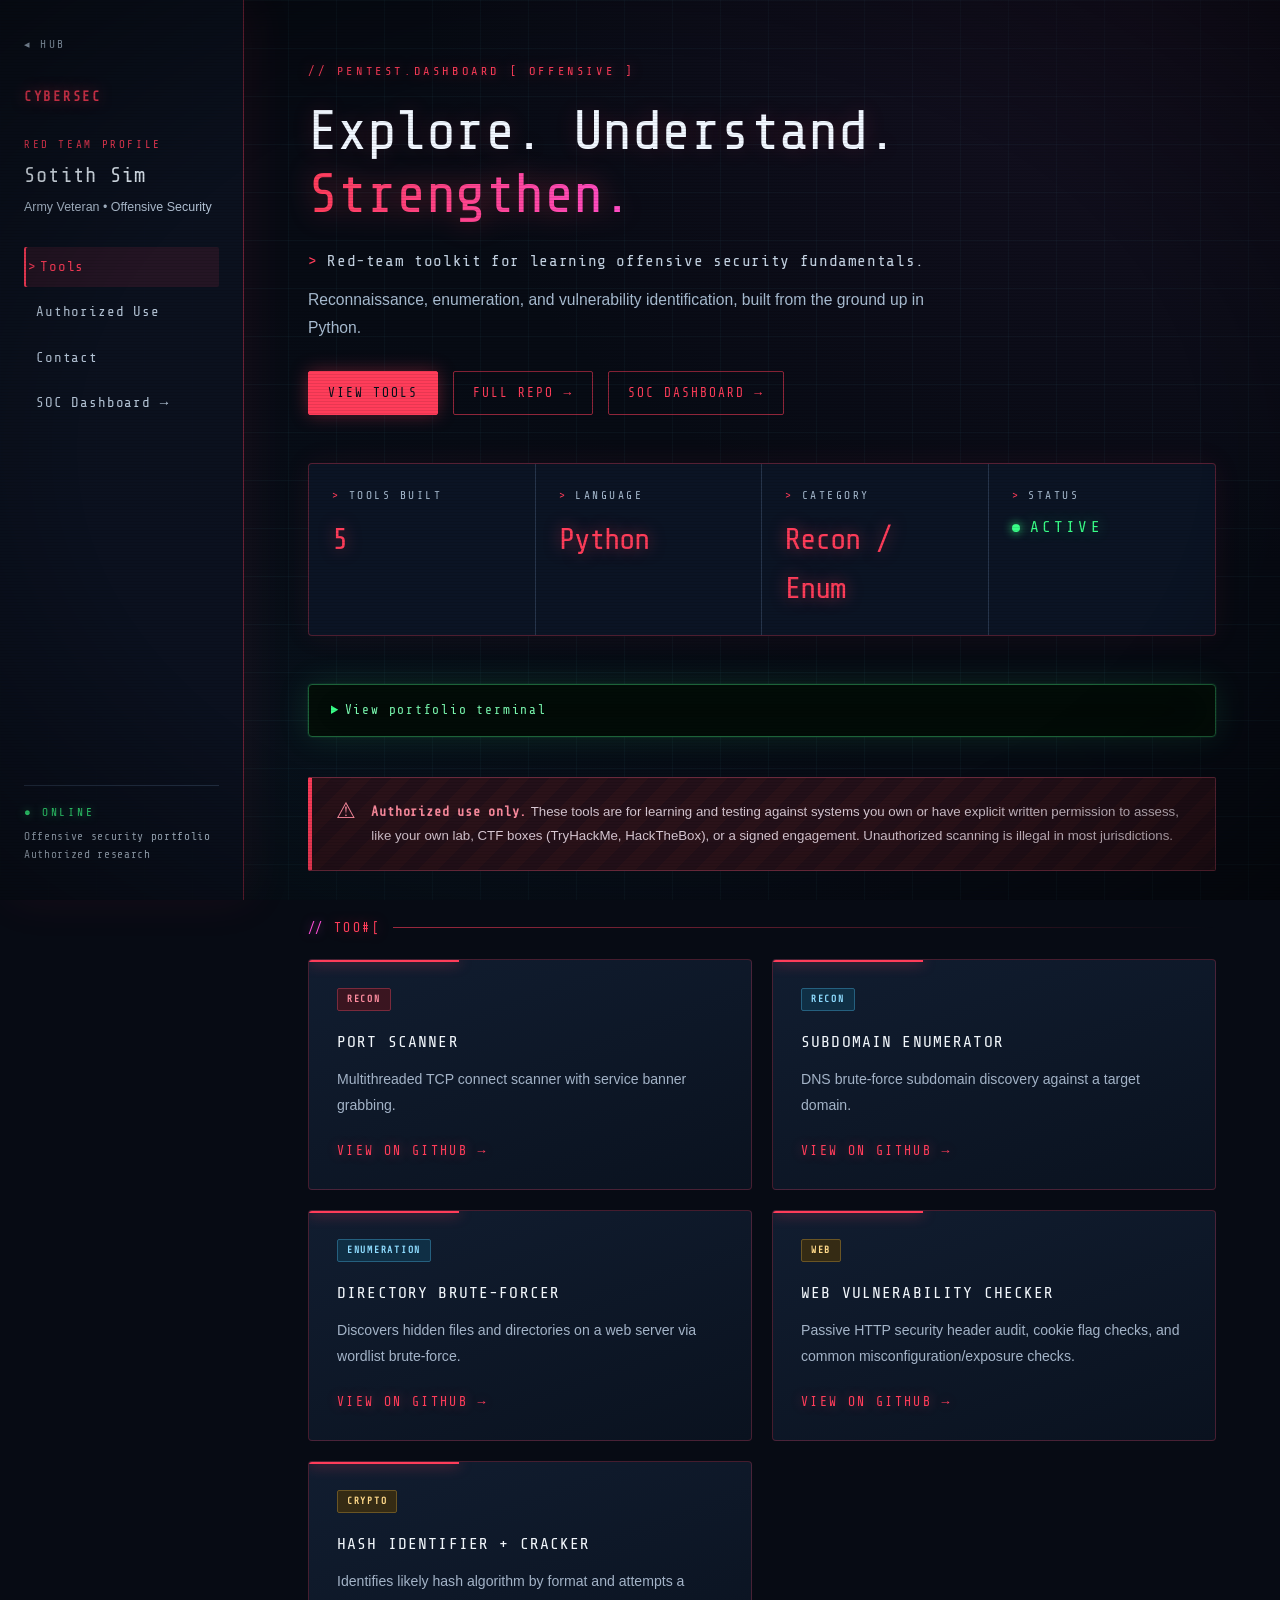
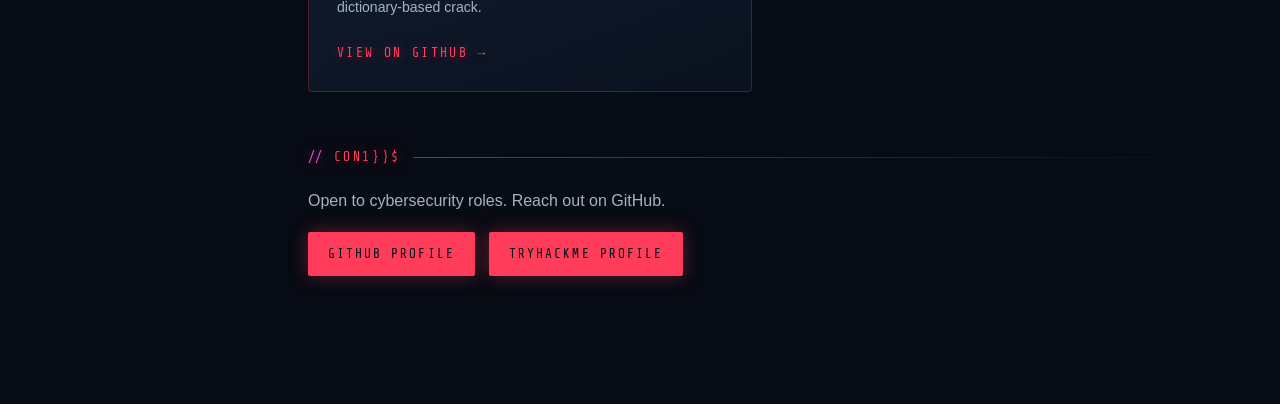
==== commit 1f1a5ea8: "Visual upgrade and mobile layout: pages" ====
--- a/pentest-dashboard.html
+++ b/pentest-dashboard.html
@@ -2,13 +2,17 @@
 <html lang="en">
 <head>
   <meta charset="UTF-8" />
-  <meta name="viewport" content="width=device-width, initial-scale=1.0"/>
+  <meta name="viewport" content="width=device-width, initial-scale=1, viewport-fit=cover" />
   <title>Pentest Dashboard | Sotith Sim</title>
+  <link rel="icon" href="data:image/svg+xml,%3Csvg xmlns='http://www.w3.org/2000/svg' viewBox='0 0 32 32'%3E%3Crect width='32' height='32' rx='4' fill='%23020b07'/%3E%3Crect x='1' y='1' width='30' height='30' rx='3' fill='none' stroke='%2339ff88' stroke-width='2'/%3E%3Ctext x='16' y='23' font-family='monospace' font-size='20' font-weight='700' text-anchor='middle' fill='%2339ff88'%3ES%3C/text%3E%3C/svg%3E" />
+  <link rel="preconnect" href="https://fonts.googleapis.com" />
+  <link rel="preconnect" href="https://fonts.gstatic.com" crossorigin />
+  <link rel="stylesheet" href="https://fonts.googleapis.com/css2?family=Share+Tech+Mono&display=swap" />
   <link rel="stylesheet" href="style.css" />
   <link rel="stylesheet" href="zen.css" />
-  <link rel="stylesheet" href="cyberpunk.css" />
+  <link rel="stylesheet" href="cyberpunk.css?v=20261027m" />
 </head>
-<body class="zen">
+<body class="zen theme-pen">
 
   <aside class="sidebar">
     <a href="index.html" class="hub-link">◂ HUB</a>
@@ -34,7 +38,7 @@
     <header class="hero">
       <h1>Explore. Understand.<br/><span>Strengthen.</span></h1>
       <p class="tagline">Red-team toolkit for learning offensive security fundamentals.</p>
-      <p class="bio">Reconnaissance, enumeration, and vulnerability identification — built from the ground up in Python.</p>
+      <p class="bio">Reconnaissance, enumeration, and vulnerability identification, built from the ground up in Python.</p>
       <a href="#tools" class="btn">View Tools</a>
       <a href="https://github.com/sotithsim4-art/pentest-toolkit" target="_blank" rel="noopener" class="btn btn-outline">Full Repo →</a>
       <a href="soc-dashboard.html" class="btn btn-outline">SOC Dashboard →</a>
@@ -77,7 +81,7 @@
       <div class="ethics-icon">⚠</div>
       <div>
         <strong>Authorized use only.</strong> These tools are for learning and testing against systems you own or
-        have explicit written permission to assess — your own lab, CTF boxes (TryHackMe, HackTheBox), or a signed
+        have explicit written permission to assess, like your own lab, CTF boxes (TryHackMe, HackTheBox), or a signed
         engagement. Unauthorized scanning is illegal in most jurisdictions.
       </div>
     </section>
@@ -171,5 +175,6 @@
     setTimeout(type, 800);
   </script>
 
+  <script src="theme.js?v=20261027m"></script>
 </body>
 </html>
--- a/cyberpunk.css
+++ b/cyberpunk.css
@@ -12,3 +12,397 @@
 .zen .system-status,.zen .system-status.critical{color:#9cacc0;border-color:#27354b}.zen .hub-prompt input{color:#b0eaff}.zen .hub-prompt label{color:#8de8ff}.zen .hub-card-icon{filter:grayscale(1);opacity:.8}.zen .hub-card-cta{color:#97eaff}
 .zen a:focus-visible,.zen input:focus-visible,.zen summary:focus-visible{outline-color:#f2a3d5}.zen .section-title{color:#a4bad0}.zen .project-link{color:#9ae7fc}
 @media(max-width:900px){.zen .stat-card:nth-child(-n+2){border-color:var(--border)}}
+
+/* Night-shift banner shown after the intro */
+.night-banner{position:relative;margin:0 0 36px;border:1px solid #2b4256;border-radius:6px;overflow:hidden;background:#06090f;box-shadow:0 0 0 1px #ff4fd81f,0 0 36px #5ce1ff1f,0 0 70px #c04bff14;animation:nightIn .9s ease both}
+.night-banner img{display:block;width:100%;height:auto;max-height:46vh;object-fit:cover;object-position:60% 50%}
+.night-banner::after{content:'';position:absolute;inset:0;pointer-events:none;background:linear-gradient(to bottom,transparent 55%,#090d18 100%),repeating-linear-gradient(to bottom,#ffffff06 0,#ffffff06 1px,transparent 1px,transparent 3px)}
+.night-banner figcaption{position:absolute;left:18px;bottom:14px;z-index:1;font:600 11px Consolas,'Courier New',monospace;letter-spacing:.2em;color:#9beaff;text-shadow:0 0 12px #5ee6ff80}
+.night-banner figcaption span{color:#ff8bd6}
+@keyframes nightIn{from{opacity:0;transform:translateY(10px)}to{opacity:1;transform:none}}
+@media(prefers-reduced-motion:reduce){.night-banner{animation:none}}
+@media(max-width:600px){.night-banner img{max-height:none;aspect-ratio:16/10}.night-banner figcaption{font-size:9px;left:12px;bottom:10px}}
+
+/* Red pill (left) and blue pill (right), shown after the intro */
+.pill-rain{position:fixed;top:0;bottom:0;width:min(21vw,300px);height:100vh;z-index:0;pointer-events:none;opacity:0;transition:opacity 1.2s ease}
+.pill-rain-l{left:0;-webkit-mask-image:linear-gradient(to right,#000 25%,transparent);mask-image:linear-gradient(to right,#000 25%,transparent)}
+.pill-rain-r{right:0;-webkit-mask-image:linear-gradient(to left,#000 25%,transparent);mask-image:linear-gradient(to left,#000 25%,transparent)}
+.pills-on .pill-rain{opacity:.5}
+.pill-side{position:fixed;top:50%;z-index:5;width:min(19vw,260px);display:flex;flex-direction:column;align-items:center;text-align:center;text-decoration:none;font-family:Consolas,'Courier New',monospace;opacity:0;pointer-events:none;transform:translateY(-50%) translateY(14px);transition:opacity 1.1s ease .5s,transform 1.1s ease .5s}
+.pill-red{left:max(14px,2vw);--g:255,60,80;color:#ff9aa6}
+.pill-blue{right:max(14px,2vw);--g:70,150,255;color:#9cc8ff}
+.pills-on .pill-side{opacity:1;pointer-events:auto;transform:translateY(-50%)}
+.pill-svg{width:100%;height:auto;filter:drop-shadow(0 0 18px rgba(var(--g),.65)) drop-shadow(0 0 44px rgba(var(--g),.35));transition:transform .35s ease,filter .35s ease}
+.pill-side:hover .pill-svg,.pill-side:focus-visible .pill-svg{filter:drop-shadow(0 0 26px rgba(var(--g),.95)) drop-shadow(0 0 64px rgba(var(--g),.6))}
+.pill-red:hover .pill-svg{transform:rotate(-14deg) scale(1.08)}
+.pill-blue:hover .pill-svg{transform:rotate(14deg) scale(1.08)}
+.pill-side:focus-visible{outline:1px dashed rgba(var(--g),.8);outline-offset:8px}
+.pill-label{margin-top:6px;font-weight:700;font-size:15px;letter-spacing:.28em;text-shadow:0 0 14px rgba(var(--g),.8)}
+.pill-sub{margin-top:8px;font-size:11px;line-height:1.5;color:#b9c7d8;max-width:210px}
+.pill-quote{margin-top:10px;font-size:10px;font-style:italic;color:rgba(var(--g),.0);transition:color .35s ease;max-width:200px;line-height:1.5}
+.pill-side:hover .pill-quote,.pill-side:focus-visible .pill-quote{color:rgb(var(--g))}
+@media(max-width:1280px){
+  .pill-rain{display:none}
+  .pill-side{top:auto;bottom:14px;width:112px;transform:translateY(14px)}
+  .pills-on .pill-side{transform:none}
+  .pill-sub,.pill-quote{display:none}
+  .pill-label{font-size:10px;letter-spacing:.2em}
+  .pill-red .pill-svg,.pill-blue .pill-svg{transform:none}
+  .pill-red:hover .pill-svg,.pill-blue:hover .pill-svg{transform:scale(1.08)}
+}
+@media(prefers-reduced-motion:reduce){.pill-side,.pill-svg,.pill-rain{transition:none}}
+
+/* Cyberpunk and Matrix pill upgrade */
+.pill-side{font-family:'Share Tech Mono',Consolas,'Courier New',monospace}
+.pill-stage{position:relative;display:block;width:100%;padding:14px 0;margin:4px 0;background:radial-gradient(ellipse at center,rgba(var(--g),.22),transparent 68%)}
+.pill-stage::before{content:'';position:absolute;left:8%;right:8%;top:50%;height:1px;background:linear-gradient(90deg,transparent,rgba(var(--g),.8),transparent);opacity:.6;box-shadow:0 0 12px rgba(var(--g),.9)}
+.pill-tag{font-size:10px;letter-spacing:.22em;color:#46ff9a;text-shadow:0 0 10px #1eff7a99;border:1px solid #1eff7a55;padding:3px 8px;background:#02150a99}
+.pill-svg{position:relative;filter:drop-shadow(0 0 10px rgba(var(--g),.9)) drop-shadow(0 0 30px rgba(var(--g),.6)) drop-shadow(0 0 70px rgba(var(--g),.35));animation:pillFloat 4s ease-in-out infinite}
+.pill-blue .pill-svg{animation-delay:-2s}
+.pill-code{animation:pillCode 2.2s steps(4) infinite}
+.pill-scan{animation:pillScan 2.6s linear infinite}
+.pill-label{position:relative;color:#fff;font-size:17px;letter-spacing:.32em;text-shadow:0 0 8px rgba(var(--g),1),0 0 22px rgba(var(--g),.8),2px 0 rgba(255,0,80,.55),-2px 0 rgba(0,220,255,.55);animation:pillGlitch 5s steps(1) infinite}
+.pill-sub{color:#8cffc0;text-shadow:0 0 8px #1eff7a55;font-size:11px}
+.pill-sub::before{content:'> '}
+.pill-quote{color:rgba(var(--g),0);min-height:3em}
+.pill-caret{animation:pillBlink 1s steps(1) infinite}
+.pill-side::after{content:'';position:absolute;inset:-10px;pointer-events:none;background:repeating-linear-gradient(to bottom,transparent 0 2px,rgba(0,0,0,.22) 2px 3px);mix-blend-mode:multiply;opacity:.5}
+@keyframes pillFloat{0%,100%{transform:translateY(0) rotate(var(--r,0deg))}50%{transform:translateY(-8px) rotate(var(--r,0deg))}}
+@keyframes pillScan{0%{transform:translateY(-10px)}100%{transform:translateY(70px)}}
+@keyframes pillCode{0%{transform:translateY(0)}100%{transform:translateY(-6px)}}
+@keyframes pillBlink{50%{opacity:0}}
+@keyframes pillGlitch{0%,92%,100%{transform:none;clip-path:none}93%{transform:translate(-3px,1px);clip-path:inset(10% 0 55% 0)}94%{transform:translate(3px,-1px);clip-path:inset(55% 0 5% 0)}95%{transform:none}}
+.pill-red .pill-svg{--r:-18deg;transform:none}
+.pill-blue .pill-svg{--r:18deg;transform:none}
+.pill-red:hover .pill-svg,.pill-blue:hover .pill-svg{transform:none;filter:drop-shadow(0 0 16px rgba(var(--g),1)) drop-shadow(0 0 50px rgba(var(--g),.85)) drop-shadow(0 0 110px rgba(var(--g),.6))}
+.pill-side:hover .pill-quote,.pill-side:focus-visible .pill-quote{color:#7dffb4;text-shadow:0 0 8px #1eff7a88}
+.pill-side:hover .pill-tag{background:#0a3a1e;border-color:#46ff9a}
+@media(max-width:1280px){.pill-tag,.pill-stage::before{display:none}.pill-stage{padding:0;background:none}.pill-svg{animation:none;--r:0deg}.pill-side::after{display:none}.pill-label{font-size:10px}}
+@media(prefers-reduced-motion:reduce){.pill-svg,.pill-code,.pill-scan,.pill-label,.pill-caret{animation:none}}
+
+/* ===== THEME PASS: Matrix x cyberpunk design system (red = offensive, blue = defensive) ===== */
+:root{--n-green:#39ff88;--n-cyan:#5ce1ff;--n-mag:#ff4fd8;--n-red:#ff3d5a;--n-blue:#3fa9ff;--mono:'Share Tech Mono',Consolas,'Courier New',monospace}
+body.zen{--a:92,225,255;--a2:57,255,136;--c:var(--a);background:radial-gradient(ellipse at 90% 0,#53285a30,transparent 45%),radial-gradient(ellipse at 0 100%,#0b3a4a30,transparent 50%),linear-gradient(#5ce1ff09 1px,transparent 1px) 0 0/48px 48px,linear-gradient(90deg,#5ce1ff09 1px,transparent 1px) 0 0/48px 48px,#070b14;background-attachment:fixed}
+body.theme-soc{--a:63,169,255;--a2:57,255,136}
+body.theme-pen{--a:255,61,90;--a2:255,79,216}
+#bg-rain{position:fixed;inset:0;width:100%;height:100%;z-index:-1;opacity:.11;pointer-events:none}
+body.zen::after{content:'';position:fixed;inset:0;z-index:9000;pointer-events:none;background:repeating-linear-gradient(to bottom,transparent 0 2px,rgba(0,0,0,.09) 2px 3px),radial-gradient(ellipse at center,transparent 62%,rgba(0,0,0,.42) 100%)}
+.zen :focus-visible{outline-color:rgb(var(--a))}
+.zen .hub-title:focus,.zen .hub-title:focus-visible{outline:none}
+
+/* Hub header */
+.zen .hub-header .logo{font-family:var(--mono);font-size:.82rem;letter-spacing:.36em;color:var(--n-green);text-shadow:0 0 12px #39ff8877;margin-bottom:14px}
+.zen .hub-header .logo::before{content:'// ';color:var(--n-mag);letter-spacing:0}
+.zen .hub-header .logo::after{content:'.HUB';color:#8dffbd}
+.zen .hub-title{font-family:var(--mono);font-weight:400;text-transform:uppercase;letter-spacing:.12em;font-size:clamp(1.55rem,6.6vw,3.7rem);line-height:1.06;color:#eafff3;text-shadow:0 0 8px #39ff886e,0 0 34px #39ff8838,2px 0 #ff2a6d55,-2px 0 #00e5ff55;margin-bottom:16px;animation:titleGlitch 8s steps(1) infinite}
+.zen .hub-tagline{font-family:var(--mono);font-size:clamp(.82rem,2.6vw,1rem);letter-spacing:.06em;color:#c5d3e3;line-height:1.7}
+.zen .hub-tagline .sep{color:var(--n-mag);margin:0 .5em;text-shadow:0 0 8px #ff4fd8aa}
+.zen .hub-tagline b{font-weight:400;color:#8de8ff}
+@keyframes titleGlitch{0%,94%,100%{transform:none;clip-path:none}95%{transform:translate(-3px,1px);clip-path:inset(15% 0 50% 0)}96%{transform:translate(3px,-1px);clip-path:inset(55% 0 10% 0)}97%{transform:none;clip-path:none}}
+
+/* Section labels: // IAM.TOOLS */
+.zen .section-title{display:flex;align-items:center;gap:.9em;font-family:var(--mono);font-weight:400;font-size:.86rem;letter-spacing:.3em;text-transform:uppercase;color:rgb(var(--c));border:0;padding:0;margin-bottom:22px;text-shadow:0 0 14px rgba(var(--c),.45)}
+.zen .section-title::before{content:'//';color:var(--n-mag);letter-spacing:0;text-shadow:0 0 10px #ff4fd88a}
+.zen .section-title::after{content:'';flex:1;height:1px;background:linear-gradient(90deg,rgba(var(--c),.6),transparent)}
+#iam{--c:57,255,136}#reg-support{--c:255,208,90}#compliance{--c:255,79,216}
+
+/* Terminals */
+.zen .hub-terminal,.zen .terminal-section{position:relative;background:#030a07;border:1px solid #1d6239;border-radius:4px;overflow:hidden;box-shadow:0 0 0 1px #39ff8812,0 0 32px #39ff8820,inset 0 0 44px #39ff8808}
+.zen .hub-terminal::after{content:'';position:absolute;left:0;right:0;top:0;height:60px;pointer-events:none;background:linear-gradient(to bottom,transparent,#39ff8810,transparent);animation:termSweep 6s linear infinite}
+@keyframes termSweep{from{transform:translateY(-70px)}to{transform:translateY(420px)}}
+.zen .terminal-header{background:linear-gradient(90deg,#0b2a18,#07140d);border-bottom:1px solid #1d6239}
+.zen .terminal-title{font-family:var(--mono);color:#7dffb4;letter-spacing:.26em;font-size:.72rem}
+.zen .terminal-title::before{content:'■ ';color:#39ff88}
+.zen .terminal-dot{opacity:1;box-shadow:0 0 6px currentColor}
+.zen .terminal-dot.red{color:#ff3d5a}.zen .terminal-dot.yellow{color:#ffd05a}.zen .terminal-dot.green{color:#39ff88}
+.zen .terminal-body{font-family:var(--mono);color:#9bffc6;font-size:.9rem;line-height:1.85}
+.zen .terminal-line-cmd{color:var(--n-cyan)}.zen .terminal-line-out{color:#9bffc6}
+.zen .hub-prompt label{font-family:var(--mono);color:var(--n-green);text-shadow:0 0 8px #39ff8888}
+.zen .hub-prompt input{font-family:var(--mono);color:#e6ffee;caret-color:var(--n-green);border-bottom:1px solid #1d6239;padding:4px 2px}
+.zen .hub-prompt input:focus{border-bottom-color:var(--n-green);box-shadow:0 8px 14px -10px #39ff88}
+.zen .hub-prompt input::placeholder{color:#62b384}
+.zen .terminal-cursor{color:var(--n-green);text-shadow:0 0 8px #39ff88}
+
+/* Cards: color coded (blue = SOC, red = pentest, green = IAM, amber = reg, magenta = compliance) */
+.zen .hub-card,.zen .project-card{--c:var(--a);position:relative;overflow:hidden;background:linear-gradient(160deg,#111d30,#0a121f);border:1px solid rgba(var(--c),.24);border-radius:4px;transition:transform .25s ease,border-color .25s ease,box-shadow .25s ease}
+.zen .hub-card[href="soc-dashboard.html"]{--c:63,169,255}
+.zen .hub-card[href="pentest-dashboard.html"]{--c:255,61,90}
+#iam .hub-card{--c:57,255,136}#reg-support .hub-card{--c:255,208,90}#compliance .hub-card{--c:255,79,216}
+.zen .hub-card::before,.zen .project-card::before{content:'';position:absolute;left:0;top:0;height:2px;width:34%;background:rgb(var(--c));box-shadow:0 0 14px rgb(var(--c));transition:width .45s cubic-bezier(.2,.8,.2,1)}
+.zen .hub-card::after,.zen .project-card::after{content:'';position:absolute;inset:0;pointer-events:none;opacity:0;transition:opacity .3s;background:radial-gradient(260px circle at var(--mx,50%) var(--my,0),rgba(var(--c),.17),transparent 70%)}
+.zen .hub-card:hover,.zen .project-card:hover{transform:translateY(-4px);border-color:rgba(var(--c),.85);box-shadow:0 14px 44px rgba(var(--c),.18),0 0 0 1px rgba(var(--c),.3)}
+.zen .hub-card:hover::before,.zen .project-card:hover::before{width:100%}
+.zen .hub-card:hover::after,.zen .project-card:hover::after{opacity:1}
+.zen .hub-card:focus-visible{outline:2px solid rgb(var(--c));outline-offset:4px}
+.zen .hub-card h2,.zen .project-card h3{font-family:var(--mono);font-weight:400;letter-spacing:.07em;text-transform:uppercase;color:#f1f6fb}
+.zen .hub-card h2{font-size:1.28rem}.zen .project-card h3{font-size:1.02rem}
+.zen .hub-card-icon{filter:grayscale(1) drop-shadow(0 0 8px rgba(var(--c),.9));opacity:.95}
+.zen .hub-card-stats{font-family:var(--mono);color:#a9bdd2;letter-spacing:.06em}
+.zen .hub-card-stats span+span::before{content:'/';color:rgb(var(--c));margin-right:16px}
+.zen .hub-card-cta,.zen .project-link{display:inline-block;font-family:var(--mono);font-weight:400;letter-spacing:.18em;text-transform:uppercase;color:rgb(var(--c));text-shadow:0 0 12px rgba(var(--c),.45);transition:transform .25s ease,text-shadow .25s}
+.zen .hub-card:hover .hub-card-cta,.zen .project-link:hover{transform:translateX(6px);text-shadow:0 0 16px rgba(var(--c),.9)}
+.zen .hub-card .project-tag[class],.zen .project-card .project-tag[class]{font-family:var(--mono);letter-spacing:.18em;border-radius:2px}
+.zen .hub-card .project-tag[class]{background:rgba(var(--c),.12);color:rgb(var(--c));border-color:rgba(var(--c),.45)}
+.zen .project-tag.critical{background:#3a1520;color:#ff8da0;border-color:#7a2a3c}
+.zen .project-tag.high{background:#0f2f45;color:#8fdcff;border-color:#25607f}
+.zen .project-tag.medium{background:#352b14;color:#ffd98a;border-color:#6a5524}
+
+/* Hub footer, access code */
+.zen .hub-footer{gap:28px;border-top:1px solid #1d3a4e}
+.zen .hub-footer a{font-family:var(--mono);letter-spacing:.2em;text-transform:uppercase;color:#a9bdd2;transition:color .2s,text-shadow .2s}
+.zen .hub-footer a::before{content:'> ';color:var(--n-green)}
+.zen .hub-footer a:hover,.zen .hub-footer a:focus-visible{color:var(--n-green);text-shadow:0 0 12px #39ff8899}
+.zen .reg-lock label{font-family:var(--mono);letter-spacing:.24em;color:#ffd05a;text-shadow:0 0 10px #ffd05a55}
+.zen .reg-lock input{font-family:var(--mono);color:#fff;border-bottom:1px solid #6a5524}
+.zen .reg-msg{font-family:var(--mono)}
+
+/* Banner HUD */
+.night-banner::before{content:'';position:absolute;inset:10px;z-index:2;pointer-events:none;--b:rgba(92,225,255,.95);background:linear-gradient(var(--b),var(--b)) top left/20px 2px no-repeat,linear-gradient(var(--b),var(--b)) top left/2px 20px no-repeat,linear-gradient(var(--b),var(--b)) top right/20px 2px no-repeat,linear-gradient(var(--b),var(--b)) top right/2px 20px no-repeat,linear-gradient(var(--b),var(--b)) bottom left/20px 2px no-repeat,linear-gradient(var(--b),var(--b)) bottom left/2px 20px no-repeat,linear-gradient(var(--b),var(--b)) bottom right/20px 2px no-repeat,linear-gradient(var(--b),var(--b)) bottom right/2px 20px no-repeat;filter:drop-shadow(0 0 5px rgba(92,225,255,.8))}
+.night-banner figcaption{font-size:12px;letter-spacing:.26em}
+.night-banner figcaption::before{content:'● ';color:var(--n-red);text-shadow:0 0 8px var(--n-red);animation:pillBlink 1.6s steps(1) infinite}
+
+/* Dashboards: sidebar, hero, stats, buttons */
+.zen .sidebar{border-right:1px solid rgba(var(--a),.4);box-shadow:8px 0 44px rgba(var(--a),.07)}
+.zen .logo{font-family:var(--mono);color:rgb(var(--a));text-shadow:0 0 14px rgba(var(--a),.6)}
+.zen .hub-link{font-family:var(--mono);letter-spacing:.2em;color:#a9bdd2;text-decoration:none}.zen .hub-link:hover{color:var(--n-green)}
+.zen .profile-label{font-family:var(--mono);letter-spacing:.24em;color:rgb(var(--a));font-size:.68rem}
+.zen .profile-name{font-family:var(--mono);font-weight:400;letter-spacing:.06em;font-size:1.3rem}
+.zen .profile-tags{color:#b6c6d8}
+.zen nav a{position:relative;font-family:var(--mono);letter-spacing:.06em;color:#b6c6d8;border-radius:2px;transition:color .2s,background .2s,padding .2s}
+.zen nav a:hover,.zen nav a.active{color:rgb(var(--a));background:rgba(var(--a),.1);box-shadow:inset 2px 0 rgb(var(--a));padding-left:16px}
+.zen nav a.active::before,.zen nav a:hover::before{content:'>';position:absolute;left:4px}
+.zen .system-status,.zen .system-status.critical{font-family:var(--mono);letter-spacing:.06em;color:#b6c6d8}
+.zen .system-status::before{content:'● ONLINE';display:block;color:var(--n-green);letter-spacing:.24em;margin-bottom:6px;text-shadow:0 0 8px #39ff8888}
+.zen .hero::before{font:400 12px var(--mono);letter-spacing:.3em;color:rgb(var(--a));text-shadow:0 0 12px rgba(var(--a),.5)}
+body.theme-soc .hero::before{content:'// SOC.DASHBOARD [ DEFENSIVE ]'}
+body.theme-pen .hero::before{content:'// PENTEST.DASHBOARD [ OFFENSIVE ]'}
+.zen .hero h1{font-family:var(--mono);font-weight:400;letter-spacing:-.01em;font-size:clamp(1.9rem,4.4vw,3.5rem);line-height:1.12;color:#f1f7ff;text-shadow:0 0 22px rgba(var(--a),.2)}
+.zen .hero h1 span{color:rgb(var(--a));text-shadow:0 0 8px rgba(var(--a),.7),0 0 34px rgba(var(--a),.4)}
+@supports(-webkit-background-clip:text) or (background-clip:text){.zen .hero h1 span{background:linear-gradient(90deg,rgb(var(--a)),rgb(var(--a2)) 115%);-webkit-background-clip:text;background-clip:text;color:transparent;text-shadow:none;filter:drop-shadow(0 0 14px rgba(var(--a),.45))}}
+.zen .tagline{font-family:var(--mono);letter-spacing:.04em;color:#c5d3e3}
+.zen .bio{color:#a9bdd2}
+.zen .stats{background:#0b1424;border:1px solid rgba(var(--a),.3);border-radius:4px;box-shadow:0 0 30px rgba(var(--a),.07)}
+.zen .stat-label{font-family:var(--mono);letter-spacing:.22em;text-transform:uppercase;font-size:.7rem;color:#a9bdd2}
+.zen .stat-label::before{content:'> ';color:rgb(var(--a))}
+.zen .stat-value{font-family:var(--mono);font-weight:400;color:rgb(var(--a));text-shadow:0 0 16px rgba(var(--a),.5)}
+.zen .stat-value.green{color:var(--n-green);text-shadow:0 0 14px #39ff8877;letter-spacing:.2em}
+.zen .stat-value.green::before{content:'';display:inline-block;width:8px;height:8px;border-radius:50%;background:var(--n-green);box-shadow:0 0 10px var(--n-green);margin-right:10px;vertical-align:middle;animation:pillBlink 1.6s steps(1) infinite}
+.zen .btn{font-family:var(--mono);letter-spacing:.16em;text-transform:uppercase;font-weight:400;font-size:.8rem;border-radius:2px;background:rgb(var(--a));border-color:rgb(var(--a));color:#04101a;box-shadow:0 0 18px rgba(var(--a),.35);transition:box-shadow .25s,transform .25s,background .25s}
+.zen .btn:hover{background:#fff;border-color:#fff;color:#04101a;box-shadow:0 0 28px rgba(var(--a),.8);transform:translateY(-2px)}
+.zen .btn-outline{background:transparent;color:rgb(var(--a));border-color:rgba(var(--a),.55);box-shadow:none}
+.zen .btn-outline:hover{background:rgba(var(--a),.14);color:#fff;border-color:rgb(var(--a))}
+.zen .ethics-banner{background:repeating-linear-gradient(135deg,#2a1219,#2a1219 14px,#231019 14px,#231019 28px);border:1px solid #6a2a3c;border-left:4px solid var(--n-red);border-radius:2px;color:#d9c9d4}
+.zen .ethics-banner strong,.zen .ethics-icon{color:#ff8da0;font-family:var(--mono);letter-spacing:.06em}
+.zen .cert-card,.zen .about-card,.zen .thm-profile,.zen .skills-grid{border-radius:4px;background:linear-gradient(160deg,#111d30,#0a121f);border:1px solid rgba(var(--a),.22)}
+.zen .cert-issuer,.zen .thm-stat-label,.zen .about-clearance{font-family:var(--mono);letter-spacing:.16em}
+.zen .cert-name,.zen .thm-username,.zen .thm-stat-val{font-family:var(--mono);font-weight:400;letter-spacing:.04em}
+.zen .thm-stat-val{color:rgb(var(--a));text-shadow:0 0 12px rgba(var(--a),.4)}
+.zen .skill-row{font-family:var(--mono)}
+.zen .terminal-details summary{font-family:var(--mono);letter-spacing:.14em;color:#7dffb4}
+.zen .terminal-details summary::marker{color:var(--n-green)}
+
+/* Scroll reveal (only when theme.js is running and motion is allowed) */
+.reveal-on .rv:not(.in){opacity:0}
+.reveal-on .rv.in{animation:rvIn .65s cubic-bezier(.2,.8,.2,1) var(--rv-d,0ms) backwards}
+@keyframes rvIn{from{opacity:0;transform:translateY(18px)}to{opacity:1;transform:none}}
+.zen .decoded{animation:decodeFlash .6s ease-out 1}
+@keyframes decodeFlash{from{filter:brightness(2.2)}to{filter:none}}
+
+/* Phones and tablets (<=1280px): the fixed side pills are replaced by an inline "choose your pill" row, see the mobile pass at the end of this file */
+@media(max-width:680px){
+  .zen .hero h1{font-size:1.85rem}
+  .zen .stat-value{font-size:1.4rem}
+  .zen .hub-card,.zen .project-card{padding:22px}
+  .night-banner figcaption{letter-spacing:.14em}
+  .zen .section-title{letter-spacing:.2em;font-size:.78rem}
+}
+@media(prefers-reduced-motion:reduce){body.zen::after{background:radial-gradient(ellipse at center,transparent 62%,rgba(0,0,0,.42) 100%)}.zen .hub-terminal::after{display:none}.zen .hub-title{animation:none}.reveal-on .rv:not(.in){opacity:1}}
+
+/* Pass 2 refinements */
+.zen .hub-prompt input:focus,.zen .hub-prompt input:focus-visible,.zen .reg-lock input:focus-visible{outline:none}
+.zen .reg-lock input:focus{border-bottom-color:#ffd05a;box-shadow:0 8px 14px -10px #ffd05a}
+.zen .stat-value.green::before{animation:none}
+@media(min-width:1500px){.zen .hub-main{max-width:1060px}}
+
+/* Pass 3 refinements */
+::selection{background:#39ff88;color:#020b07}
+html{scrollbar-color:#1d6239 #070b14;scrollbar-width:thin}
+::-webkit-scrollbar{width:10px;height:10px}::-webkit-scrollbar-track{background:#070b14}::-webkit-scrollbar-thumb{background:#1d6239;border:2px solid #070b14;border-radius:6px}::-webkit-scrollbar-thumb:hover{background:#39ff88}
+.zen .tagline::before{content:'> ';color:rgb(var(--a))}
+.zen .thm-room-title,.zen .thm-sub,.zen .thm-user{font-family:var(--mono);letter-spacing:.16em;text-transform:uppercase}
+.zen .thm-room-title::before{content:'// ';color:var(--n-mag);letter-spacing:0}
+.zen .thm-room{font-family:var(--mono);letter-spacing:.03em;border-radius:2px}
+.zen .thm-room.done{background:linear-gradient(90deg,#0c2a1c,#0a1a14);border-color:#1d6239;color:#b8ffd6}
+.zen .thm-room.active{background:linear-gradient(90deg,#2b1530,#1a1022);border-color:#6a2d6a;color:#ffc2ec}
+.zen .cert-status{font-family:var(--mono);letter-spacing:.14em;text-transform:uppercase;color:var(--n-green);text-shadow:0 0 10px #39ff8866}
+.zen .cert-card{position:relative;transition:border-color .25s,box-shadow .25s}.zen .cert-card:hover{border-color:rgba(var(--a),.7);box-shadow:0 0 28px rgba(var(--a),.14)}
+.zen .thm-avatar{box-shadow:0 0 18px rgba(var(--a),.35);border-color:rgba(var(--a),.6)}
+.zen .about-tag{font-family:var(--mono);letter-spacing:.1em;border:1px solid rgba(var(--a),.3);background:rgba(var(--a),.08);color:#cfe3f5}
+.zen .skill-val{color:#c5d3e3}
+.zen .hub-card:hover h2,.zen .project-card:hover h3{text-shadow:2px 0 #ff2a6d66,-2px 0 #00e5ff66}
+.zen .project-card{min-width:0}
+@media(prefers-reduced-motion:reduce){.zen .hub-card:hover h2,.zen .project-card:hover h3{text-shadow:none}}
+
+/* Pass 4 refinements */
+/* Performance: animated drop-shadow filters cost ~40 fps in software rendering, so the pill glow is now static gradient layers */
+.pill-side .pill-svg,.pill-side:hover .pill-svg,.pill-side:focus-visible .pill-svg,.pill-red:hover .pill-svg,.pill-blue:hover .pill-svg{filter:none;will-change:transform}
+.pill-stage{background:radial-gradient(ellipse 72% 58% at 50% 50%,rgba(var(--g),.5),rgba(var(--g),.16) 46%,transparent 74%);transition:filter .3s}
+.pill-side:hover .pill-stage,.pill-side:focus-visible .pill-stage{filter:brightness(1.7) saturate(1.2)}
+.pill-stage::after{content:'';position:absolute;left:10%;right:10%;bottom:-6px;height:14px;background:radial-gradient(ellipse at center,rgba(var(--g),.55),transparent 70%);pointer-events:none}
+.zen .section .btn{margin-top:14px}
+.zen #contact p{margin-bottom:4px}
+.pill-blue .pill-label{animation-delay:-2.6s}
+.pill-blue .pill-tag{margin-top:0}
+
+/* ===== MOBILE PASS (20261027m): phones, landscape phones and tablets ===== */
+/* Inline pill chooser: hidden on desktop (the fixed side pills are used there) */
+.pill-choose{display:none}
+.pc-capsule i{font-style:normal}
+
+@media(max-width:1280px){
+  /* Never leave fixed pills or pill rain over content */
+  .pill-side,.pill-rain{display:none!important}
+  .pill-choose{display:block;margin:0 0 32px}
+  .pill-choose-title{display:flex;align-items:center;gap:.9em;margin:0 0 14px;font:400 .86rem/1.2 var(--mono);letter-spacing:.3em;color:var(--n-green);text-shadow:0 0 12px #39ff8855}
+  .pill-choose-title::before{content:'//';color:var(--n-mag);letter-spacing:0;text-shadow:0 0 10px #ff4fd88a}
+  .pill-choose-title::after{content:'';flex:1;height:1px;background:linear-gradient(90deg,rgba(57,255,136,.6),transparent)}
+  .pill-choose-grid{display:grid;grid-template-columns:repeat(2,minmax(0,1fr));gap:12px;align-items:stretch}
+  .pill-card{--g:255,61,90;position:relative;display:flex;flex-direction:column;align-items:center;justify-content:flex-start;gap:8px;min-height:160px;padding:18px 8px 16px;text-align:center;text-decoration:none;font-family:var(--mono);color:#e6ffee;border:1px solid rgba(var(--g),.55);border-radius:4px;background:radial-gradient(ellipse 80% 55% at 50% 46%,rgba(var(--g),.26),transparent 72%),linear-gradient(160deg,#0f1a2b,#050a12);box-shadow:0 0 22px rgba(var(--g),.18),inset 0 0 24px rgba(var(--g),.07);-webkit-tap-highlight-color:rgba(var(--g),.28);touch-action:manipulation;transition:transform .2s ease,box-shadow .2s ease,border-color .2s ease}
+  .pill-card-blue{--g:63,169,255}
+  .pill-card::before,.pill-card::after{content:'';position:absolute;width:14px;height:14px;pointer-events:none;border:2px solid rgb(var(--g));filter:drop-shadow(0 0 4px rgba(var(--g),.9))}
+  .pill-card::before{top:-1px;left:-1px;border-right:0;border-bottom:0}
+  .pill-card::after{bottom:-1px;right:-1px;border-left:0;border-top:0}
+  .pill-card:active{transform:scale(.97);border-color:rgb(var(--g));box-shadow:0 0 34px rgba(var(--g),.5),inset 0 0 28px rgba(var(--g),.18)}
+  .pill-card:focus-visible{outline:2px solid rgb(var(--g));outline-offset:3px}
+  .pc-tag{font-size:12px;line-height:1;letter-spacing:.12em;color:#46ff9a;text-shadow:0 0 8px #1eff7a77}
+  .pc-capsule{position:relative;display:flex;width:112px;height:46px;margin:6px 0 4px;border-radius:23px;overflow:hidden;border:2px solid rgb(var(--g));background:#05060a;box-shadow:0 0 18px rgba(var(--g),.75),0 0 40px rgba(var(--g),.35)}
+  .pc-capsule i{display:block;flex:1}
+  .pc-dark{display:flex!important;align-items:center;justify-content:center;font:400 13px/1 var(--mono);letter-spacing:.06em;color:#39ff88;text-shadow:0 0 6px #39ff88;background:linear-gradient(180deg,#1c2a22,#030806)}
+  .pc-lit{background:linear-gradient(180deg,rgb(var(--g)),rgba(var(--g),.38) 58%,#05060a);border-left:2px solid #000}
+  .pc-capsule::after{content:'';position:absolute;left:10px;right:10px;top:4px;height:8px;border-radius:4px;background:#fff;opacity:.3}
+  .pc-label{font-size:17px;line-height:1.1;letter-spacing:.16em;color:#fff;text-shadow:0 0 10px rgba(var(--g),.85);-webkit-font-smoothing:antialiased}
+  .pc-sub{font-size:13px;line-height:1.3;letter-spacing:.02em;color:#c5d3e3;white-space:nowrap}
+  .pc-sub::after{content:' \2192';color:rgb(var(--g))}
+}
+@media(max-width:1280px) and (hover:hover){
+  .pill-card:hover{border-color:rgb(var(--g));box-shadow:0 0 36px rgba(var(--g),.45),inset 0 0 28px rgba(var(--g),.16);transform:translateY(-3px)}
+}
+@media(max-width:400px){.pc-sub{font-size:12px;letter-spacing:0}}
+@media(max-width:340px){.pc-label{font-size:15px;letter-spacing:.1em}.pc-tag{letter-spacing:.06em}.pc-capsule{width:96px}}
+@media(max-width:1280px) and (prefers-reduced-motion:reduce){.pill-card,.pill-card:hover,.pill-card:active{transition:none;transform:none}}
+
+/* Dashboards: top bar layout up to 900px (also landscape phones and portrait tablets) */
+@media(max-width:900px){
+  body.zen{display:block;background-attachment:scroll}
+  #bg-rain{display:none}
+  body.zen::after{background:radial-gradient(ellipse at center,transparent 66%,rgba(0,0,0,.34) 100%)}
+  .zen .sidebar{position:relative;width:100%;height:auto;min-height:0;overflow:visible;padding:max(10px,env(safe-area-inset-top)) max(14px,env(safe-area-inset-right)) 10px max(14px,env(safe-area-inset-left));gap:0;border-right:0;border-bottom:1px solid rgba(var(--a),.4);box-shadow:0 8px 30px rgba(var(--a),.07);display:grid;grid-template-columns:1fr auto;align-items:center}
+  .zen .sidebar .profile-card,.zen .system-status{display:none}
+  .zen .hub-link{display:inline-flex;align-items:center;min-height:44px;padding:0 6px 0 0;font-size:14px;letter-spacing:.14em;-webkit-tap-highlight-color:rgba(var(--a),.25)}
+  .zen .sidebar .logo{justify-self:end;font-size:14px;letter-spacing:.24em}
+  .zen nav{grid-column:1/-1;flex-direction:row;flex-wrap:nowrap;gap:6px;overflow-x:auto;overflow-y:hidden;overscroll-behavior-x:contain;-webkit-overflow-scrolling:touch;scroll-snap-type:x proximity;scroll-padding-inline:max(14px,env(safe-area-inset-left));scrollbar-width:none;margin:0 calc(-1*max(14px,env(safe-area-inset-right))) 0 calc(-1*max(14px,env(safe-area-inset-left)));padding:2px max(14px,env(safe-area-inset-right)) 2px max(14px,env(safe-area-inset-left));-webkit-mask-image:linear-gradient(90deg,#000 calc(100% - 28px),transparent);mask-image:linear-gradient(90deg,#000 calc(100% - 28px),transparent)}
+  .zen nav::-webkit-scrollbar{display:none}
+  .zen nav a{flex:none;display:inline-flex;align-items:center;min-height:44px;padding:0 14px;font-size:14px;white-space:nowrap;scroll-snap-align:start;border:1px solid rgba(var(--a),.28);border-radius:3px;-webkit-tap-highlight-color:rgba(var(--a),.25);touch-action:manipulation}
+  .zen nav a:hover,.zen nav a.active{padding-left:14px;box-shadow:none;border-color:rgba(var(--a),.8)}
+  .zen nav a.active::before,.zen nav a:hover::before{display:none}
+  .zen .main{margin:0;width:100%;max-width:none;padding:28px max(16px,env(safe-area-inset-right)) calc(40px + env(safe-area-inset-bottom)) max(16px,env(safe-area-inset-left))}
+  .zen .section{scroll-margin-top:12px}
+  .zen .hero{margin-bottom:28px}
+  .zen .hero::before{font-size:12px;letter-spacing:.18em;margin-bottom:16px;line-height:1.5;overflow-wrap:anywhere}
+  .zen .hero h1{font-size:clamp(1.7rem,8vw,2.6rem);line-height:1.15;margin-bottom:16px;overflow-wrap:break-word}
+  .zen .tagline{font-size:15px;line-height:1.6;letter-spacing:.02em}
+  .zen .bio{font-size:16px;line-height:1.7;margin-bottom:20px}
+  .zen .btn{display:flex;align-items:center;justify-content:center;min-height:48px;padding:0 18px;margin:0 0 10px;font-size:14px;letter-spacing:.12em;text-align:center;-webkit-tap-highlight-color:rgba(var(--a),.25);touch-action:manipulation}
+  .zen .section .btn{margin-top:0}
+  .zen .stats{margin-bottom:32px}
+  .zen .stat-card{padding:16px}
+  .zen .stat-label{font-size:12px;letter-spacing:.14em;line-height:1.4}
+  .zen .stat-value{font-size:clamp(1.4rem,6vw,1.9rem)}
+  .zen .stat-value.green{font-size:1rem;letter-spacing:.12em}
+  .zen .section-title{font-size:13px;letter-spacing:.2em;margin-bottom:18px;line-height:1.4}
+  .zen .project-card,.zen .hub-card{padding:22px}
+  .zen .project-card h3{font-size:1.1rem;line-height:1.3;overflow-wrap:anywhere}
+  .zen .project-card p{font-size:15px;line-height:1.65;margin-bottom:16px}
+  .zen .project-tag,.zen .project-tag.critical,.zen .project-tag.high,.zen .project-tag.medium,.zen .project-tag.low{font-size:12px;padding:4px 10px}
+  .zen .project-link{display:inline-flex;align-items:center;min-height:44px;font-size:14px;-webkit-tap-highlight-color:rgba(var(--a),.25)}
+  .zen .terminal-details summary{display:flex;align-items:center;min-height:48px;padding:0 18px;font-size:14px}
+  .zen .terminal-body{font-size:14px;line-height:1.7;padding:16px 18px;overflow-x:auto;overflow-wrap:anywhere;word-break:break-word;min-height:0}
+  .zen .terminal-title{font-size:12px}
+  .zen .terminal-header{padding:12px 16px}
+  .zen .cert-card{padding:20px}
+  .zen .cert-issuer{font-size:12px}
+  .zen .cert-name{font-size:1.05rem;overflow-wrap:anywhere}
+  .zen .cert-status{font-size:13px}
+  .zen .about-card,.zen .thm-profile{padding:22px}
+  .zen .about-bio{font-size:16px;line-height:1.75}
+  .zen .about-clearance{font-size:15px;line-height:1.5}
+  .zen .about-tag{font-size:13px;padding:6px 10px}
+  .zen .thm-stat-label,.zen .thm-room-title,.zen .thm-sub{font-size:12px;line-height:1.4}
+  .zen .thm-username{font-size:1.1rem;overflow-wrap:anywhere}
+  .zen .thm-room{font-size:14px;line-height:1.5;overflow-wrap:anywhere;padding:10px 12px}
+  .zen .skill-row{font-size:15px;line-height:1.6;padding:14px 18px;overflow-wrap:anywhere}
+  .zen .ethics-banner{font-size:14px;line-height:1.7;padding:18px}
+  .zen #contact p{font-size:16px;line-height:1.6;margin-bottom:14px}
+}
+@media(min-width:601px) and (max-width:900px){
+  .zen .btn{display:inline-flex;margin-right:10px}
+  .zen .hero{max-width:640px}
+  .zen .main{max-width:860px;margin:0 auto}
+}
+@media(max-width:900px) and (max-height:520px){
+  .zen nav a,.zen .hub-link{min-height:44px}
+}
+@media(max-width:380px){
+  .zen .stat-value.green{letter-spacing:.06em}
+  .zen .stat-value.green::before{margin-right:6px}
+  .zen .stat-card{padding:14px 12px}
+  .zen .stat-label{letter-spacing:.08em}
+}
+
+/* Hub page on phones and tablets */
+@media(max-width:1280px){
+  .zen.hub-body{display:block;min-height:100vh;min-height:100dvh;padding:max(20px,env(safe-area-inset-top)) max(16px,env(safe-area-inset-right)) calc(28px + env(safe-area-inset-bottom)) max(16px,env(safe-area-inset-left))}
+  .zen .hub-main{margin:0 auto;max-width:720px}
+  .night-banner{margin-bottom:24px}
+  .zen .hub-header{margin-bottom:24px}
+  .zen .hub-header .logo{font-size:14px;letter-spacing:.3em}
+  .zen .hub-title{font-size:clamp(1.5rem,6.4vw,3rem);overflow-wrap:anywhere}
+  .zen .hub-tagline{font-size:clamp(.9rem,3.6vw,1.05rem);line-height:1.7}
+  .zen .hub-terminal{margin-bottom:28px}
+  .zen .hub-terminal::after{display:none}
+  .zen .hub-terminal .terminal-body{font-size:14px;line-height:1.75;padding:16px 18px;min-height:0;overflow-wrap:anywhere}
+  .zen .hub-prompt{flex-wrap:wrap;gap:6px 8px}
+  .zen .hub-prompt label{font-size:14px;flex:none}
+  .zen .hub-prompt input{flex:1 1 100%;font-size:16px;min-height:44px;padding:8px 2px;touch-action:manipulation}
+  .zen .hub-grid{grid-template-columns:repeat(auto-fit,minmax(min(100%,280px),1fr));gap:16px;margin-bottom:24px}
+  .zen .hub-card{padding:22px;-webkit-tap-highlight-color:rgba(var(--c),.25);touch-action:manipulation}
+  .zen .hub-card h2{font-size:1.2rem;line-height:1.3;overflow-wrap:anywhere}
+  .zen .hub-card p{font-size:15px;line-height:1.65}
+  .zen .hub-card-stats{font-size:13px;flex-wrap:wrap;gap:6px 16px}
+  .zen .hub-card .project-tag[class]{font-size:12px;padding:4px 10px}
+  .zen .hub-card-cta{display:inline-flex;align-items:center;min-height:44px;font-size:14px}
+  .zen .iam-section{margin-bottom:28px}
+  .zen .section-title{font-size:13px;letter-spacing:.2em;line-height:1.4;flex-wrap:wrap}
+  .zen .reg-lock{flex-wrap:wrap;gap:8px 12px;align-items:center}
+  .zen .reg-lock label{font-size:14px;letter-spacing:.18em;flex:none}
+  .zen .reg-lock input{flex:1 1 180px;max-width:none;min-height:44px;font-size:16px;touch-action:manipulation}
+  .zen .reg-msg{font-size:14px;flex-basis:100%}
+  .zen .hub-footer{flex-wrap:wrap;gap:4px 24px;padding-top:12px;padding-bottom:env(safe-area-inset-bottom)}
+  .zen .hub-footer a{display:inline-flex;align-items:center;gap:.5ch;min-height:44px;padding:0 4px;font-size:14px;letter-spacing:.16em;-webkit-tap-highlight-color:rgba(57,255,136,.25);touch-action:manipulation}
+}
+/* Light effects on touch devices and small screens: no code rain canvas, no scanline overlay, scrolling background */
+@media(max-width:900px),(pointer:coarse) and (max-width:1280px){
+  body.zen{background-attachment:scroll}
+  body.zen::after{background:radial-gradient(ellipse at center,transparent 66%,rgba(0,0,0,.34) 100%)}
+  #bg-rain{display:none}
+  .zen .hub-terminal::after{display:none}
+}
+@media(max-width:380px){
+  .zen .hub-title{letter-spacing:.07em}
+  .zen .hub-header .logo{letter-spacing:.2em}
+}
+/* Landscape phones: keep the banner from filling the screen */
+@media(max-height:520px) and (orientation:landscape){
+  .night-banner img{max-height:62vh;aspect-ratio:auto}
+  .pill-card{min-height:136px;padding-top:12px;padding-bottom:12px}
+}
